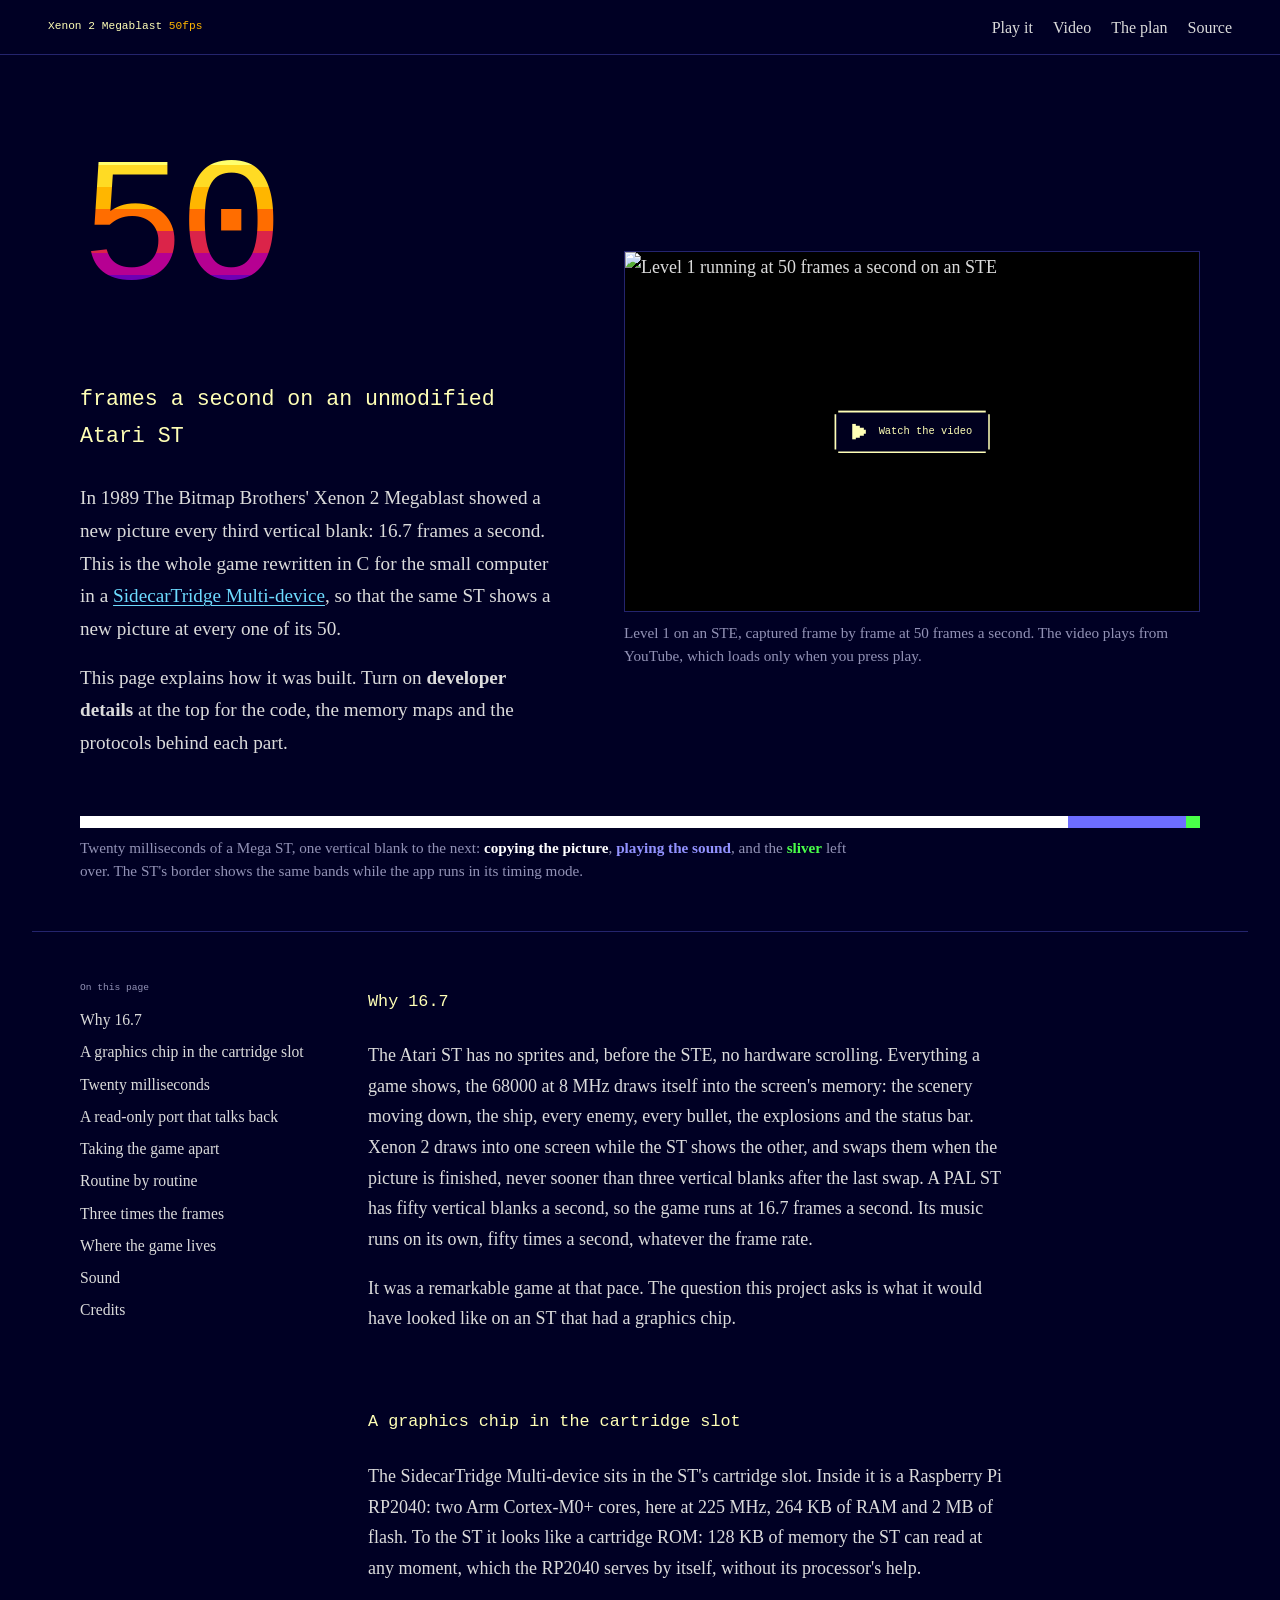
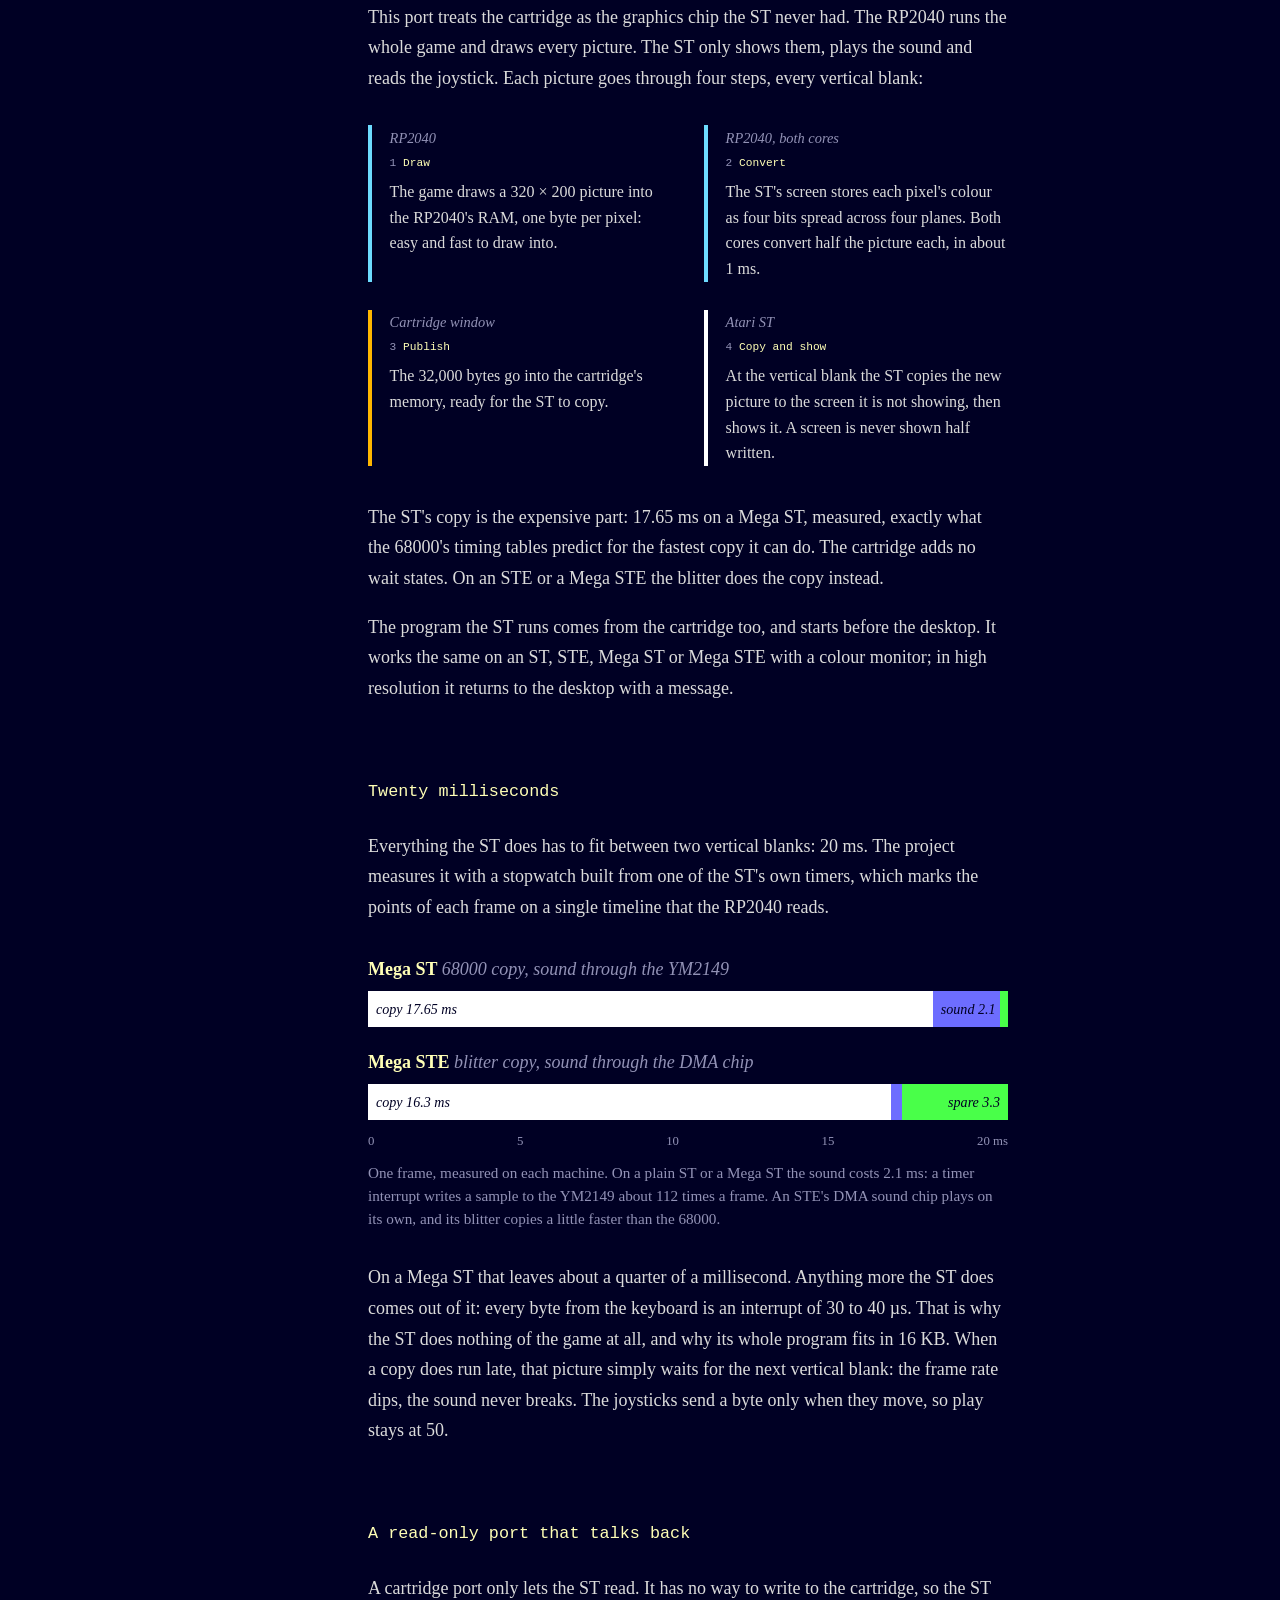
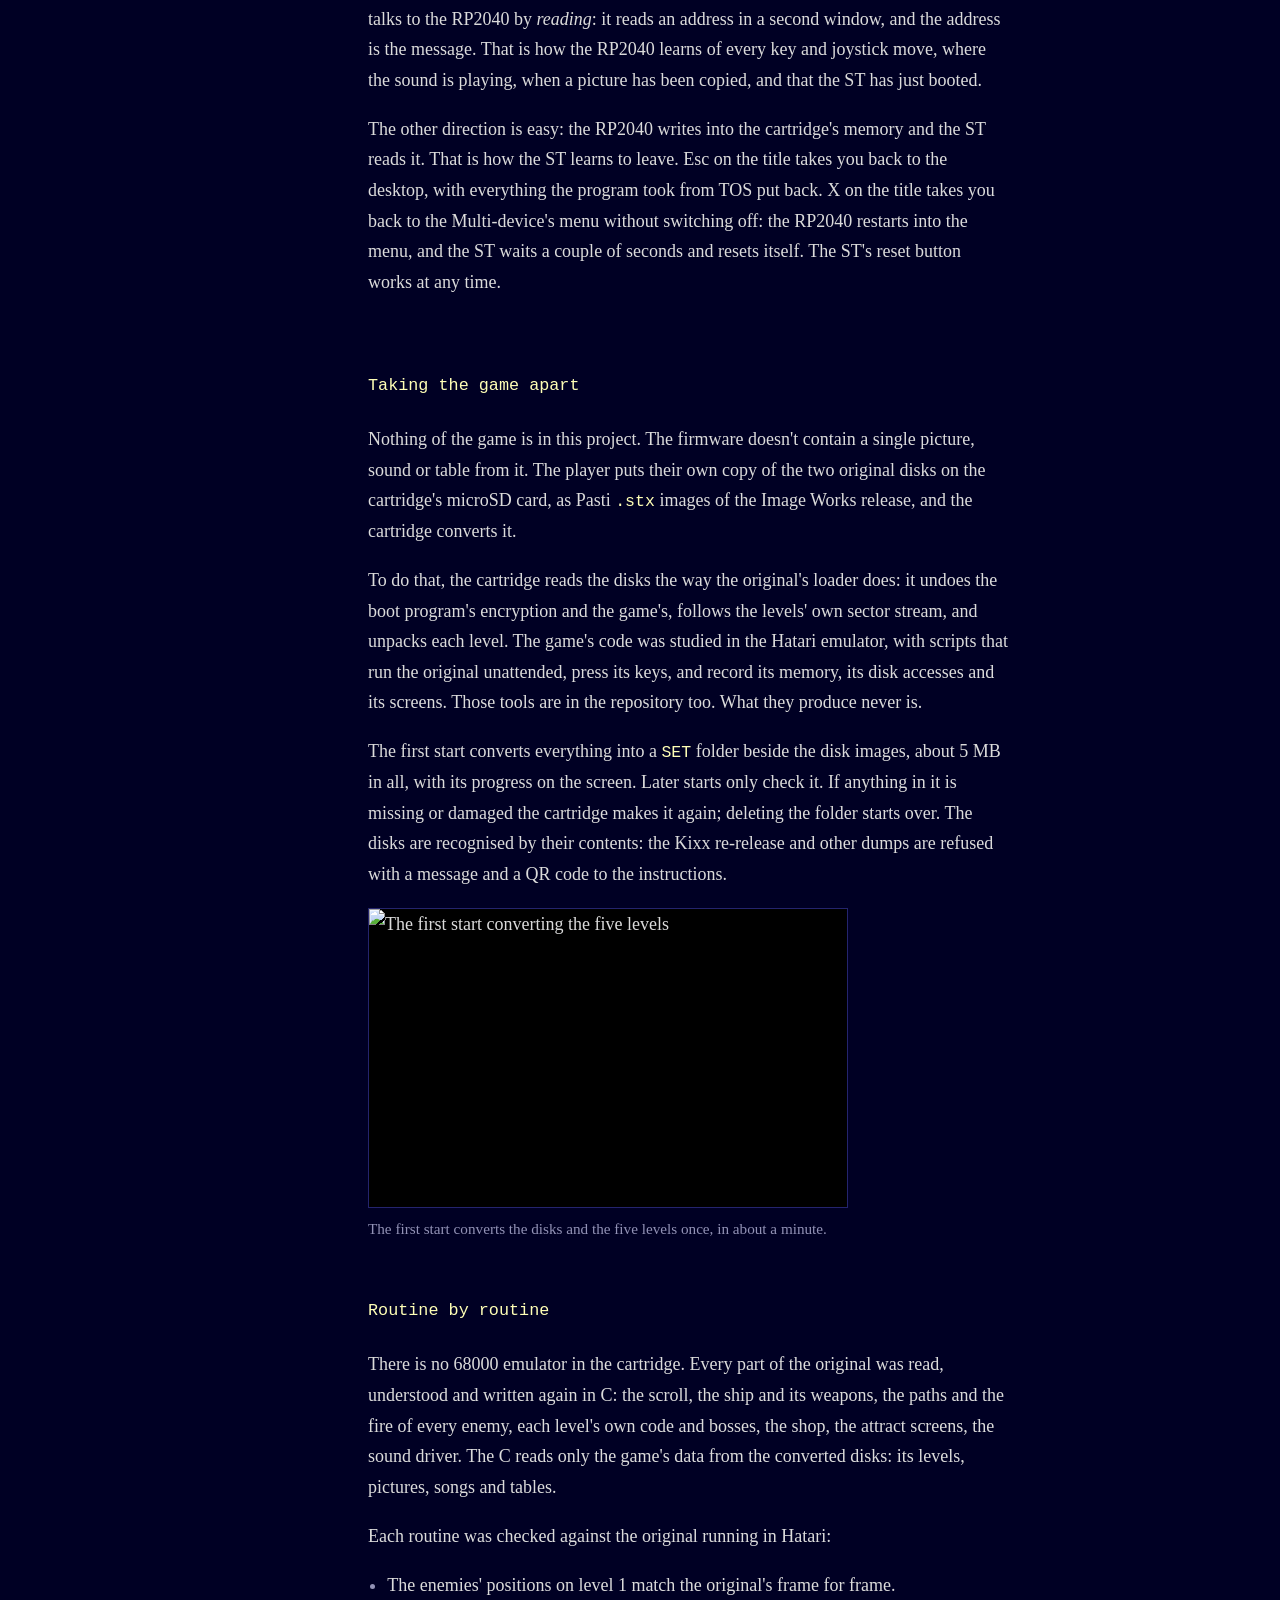
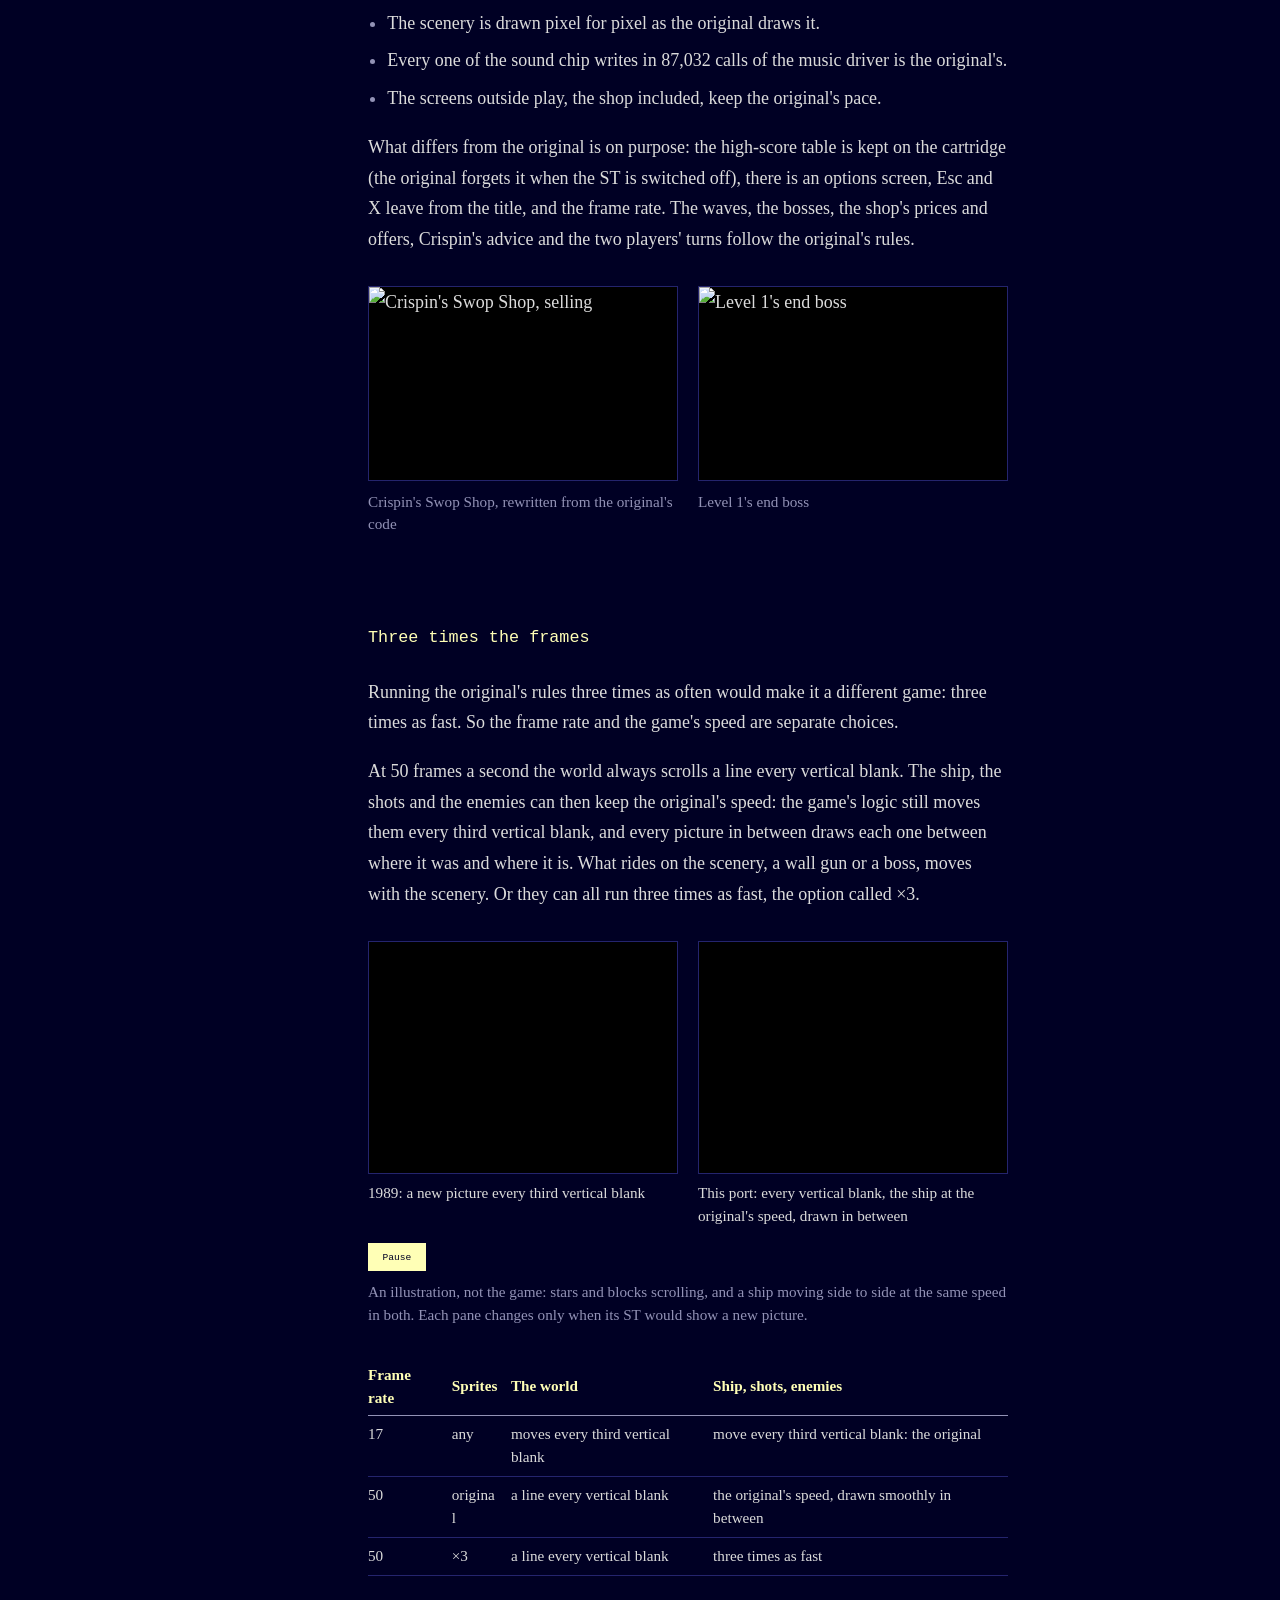
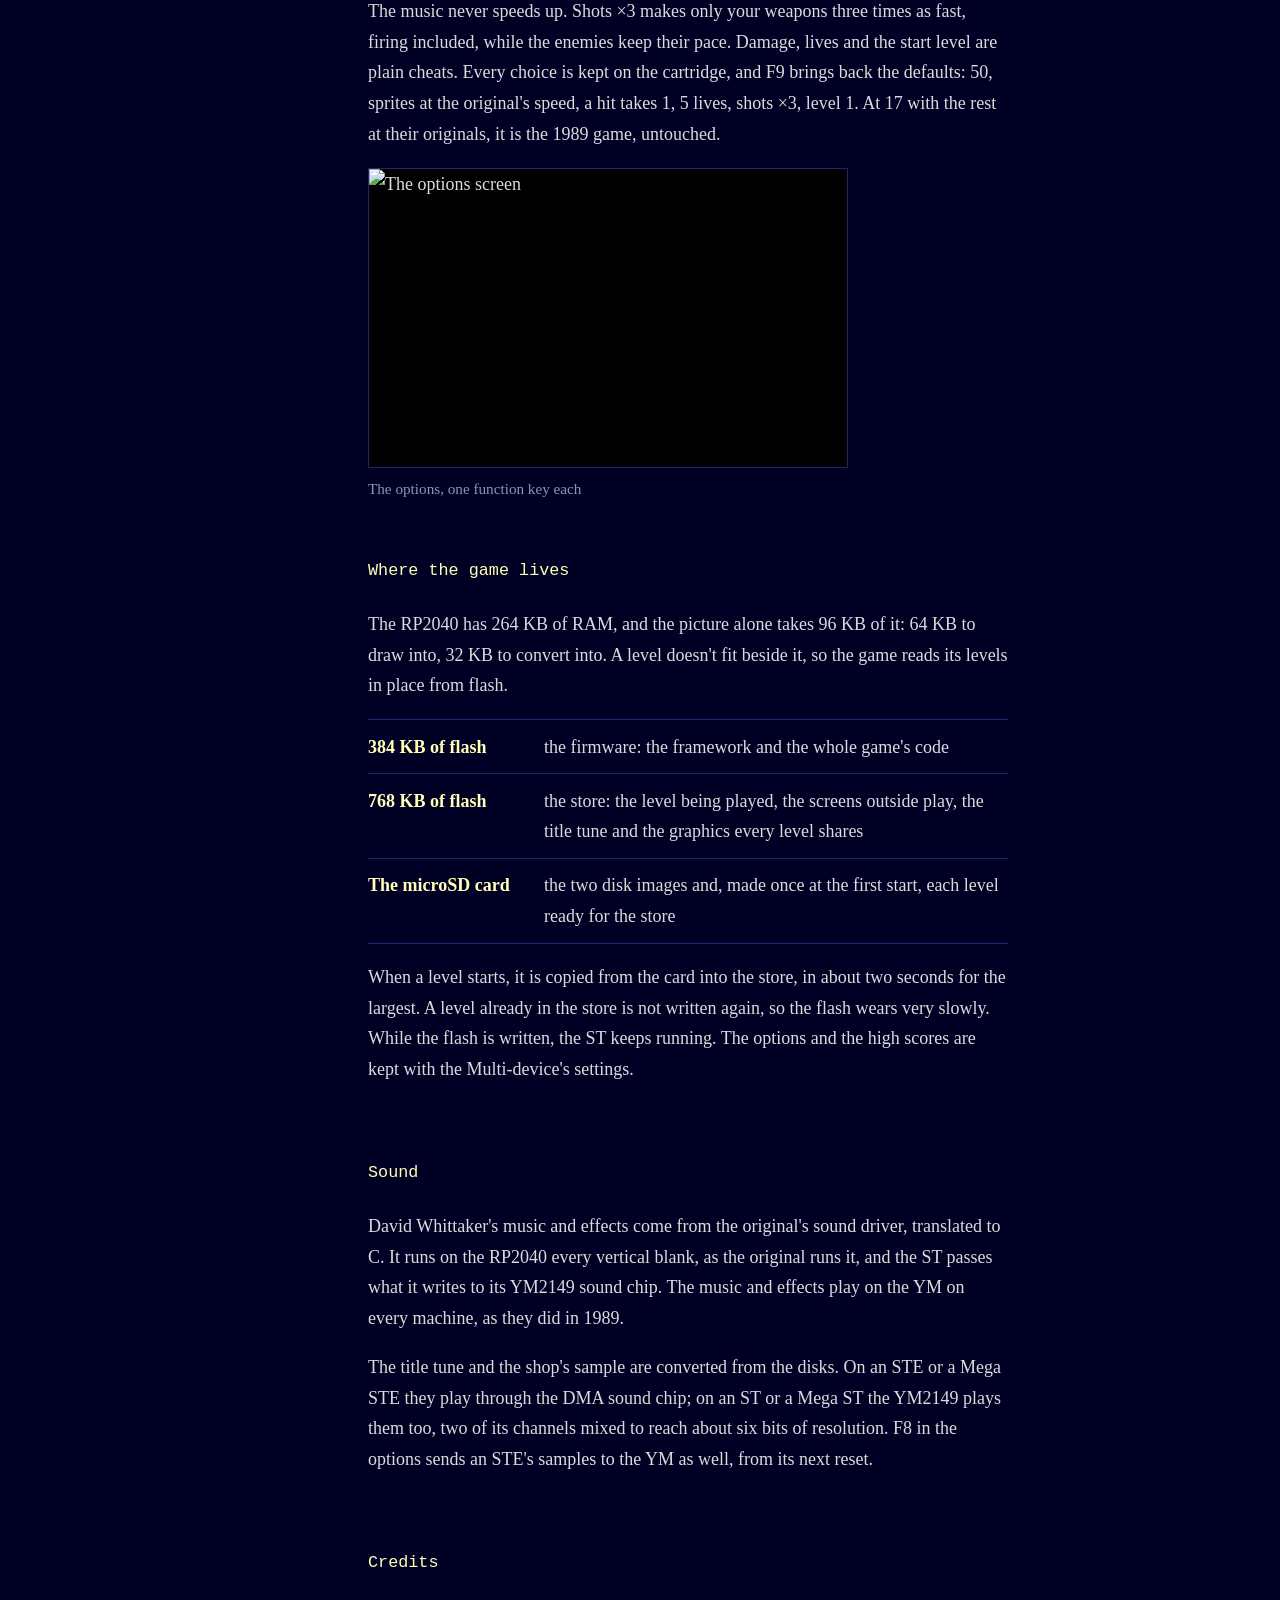
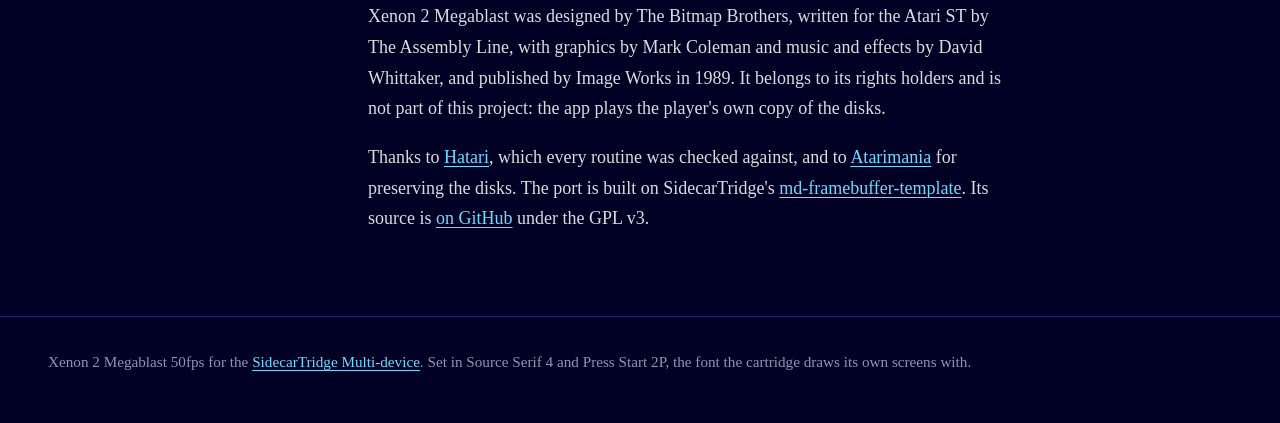
==== site/index.html @ caeef1cd "Site: the plan page, how the work was planned site/plan.html tells the public how the port was plann" ====
<!doctype html>
<html lang="en">
<head>
<meta charset="utf-8">
<meta name="viewport" content="width=device-width, initial-scale=1">
<title>Xenon 2 Megablast at 50 frames a second</title>
<meta name="description" content="How The Bitmap Brothers' 1989 shoot'em up was rewritten in C for the RP2040 in a SidecarTridge Multi-device, so that an Atari ST shows it at 50 frames a second.">
<meta property="og:title" content="Xenon 2 Megablast at 50 frames a second">
<meta property="og:description" content="How the port was built: a graphics chip in the cartridge slot, the game rewritten routine by routine, and the twenty milliseconds of an ST's frame.">
<meta property="og:image" content="https://xenon2.sidecartridge.com/images/play.png">
<meta property="og:url" content="https://xenon2.sidecartridge.com/">
<meta name="twitter:card" content="summary_large_image">
<link rel="canonical" href="https://xenon2.sidecartridge.com/">
<link rel="icon" href="images/icon.png">
<link rel="preload" href="fonts/press-start-2p.woff2" as="font" type="font/woff2" crossorigin>
<link rel="stylesheet" href="site.css">
<link rel="stylesheet" href="vendor/cookieconsent.css">
<script src="vendor/cookieconsent.js"></script>
<script src="consent.js"></script>
<!-- Google Analytics, the sidecartridge.com property, as on the SidecarTridge sites: cookieconsent runs
     it only after the analytics category is accepted, and it loads gtag only on *.sidecartridge.com. -->
<script type="text/plain" data-cookiecategory="analytics">
    (function () {
        var GA_ID = 'G-6VT9RXTJ2N';
        if (!/(^|\.)sidecartridge\.com$/.test(location.hostname)) return;
        var s = document.createElement('script');
        s.async = true;
        s.src = 'https://www.googletagmanager.com/gtag/js?id=' + GA_ID;
        document.head.appendChild(s);
        window.dataLayer = window.dataLayer || [];
        window.gtag = function () { dataLayer.push(arguments); };
        gtag('js', new Date());
        gtag('config', GA_ID);
    })();
</script>
<script>
  /* The developer details, shown or not before the page draws: ?dev=1 or ?dev=0 first, then
     the reader's last choice, else hidden. Without this script they all show. */
  (function () {
    var dev = new URLSearchParams(location.search).get('dev');
    if (dev !== '1' && dev !== '0') {
      try { dev = localStorage.getItem('x2-dev'); } catch (e) { dev = null; }
    }
    document.documentElement.dataset.dev = dev === '1' ? 'on' : 'off';
  })();
</script>
</head>
<body>
<a class="skip" href="#start">Skip to the article</a>

<header class="top">
  <a class="name" href="#top">Xenon 2 Megablast <span>50fps</span></a>
  <button type="button" class="dev-switch" role="switch" aria-checked="false" hidden>
    <span class="track" aria-hidden="true"><span class="knob"></span></span>
    <span class="dev-label">Developer details</span>
  </button>
  <nav aria-label="Links">
    <a href="https://docs.sidecartridge.com/sidecartridge-multidevice/microfirmwares/xenon-2-megablast-50fps/">Play it</a>
    <a href="#video">Video</a>
    <a href="plan.html">The plan</a>
    <a href="https://github.com/sidecartridge/md-xenon-2">Source</a>
  </nav>
</header>

<section class="hero" id="top">
  <div class="hero-text">
    <h1><span class="big">50</span> frames a second on an unmodified Atari&nbsp;ST</h1>
    <p class="lede">In 1989 The Bitmap Brothers' Xenon 2 Megablast showed a new picture every
    third vertical blank: 16.7 frames a second. This is the whole game rewritten in C for the
    small computer in a <a href="https://sidecartridge.com">SidecarTridge Multi-device</a>, so
    that the same ST shows a new picture at every one of its 50.</p>
    <p class="lede">This page explains how it was built. Turn on <b>developer details</b> at the
    top for the code, the memory maps and the protocols behind each part.</p>
  </div>
  <figure class="screen hero-screen" id="video" data-video="FHiBuTCng4I">
    <div class="frame">
      <img src="images/play.gif" width="640" height="400" alt="Level 1 running at 50 frames a second on an STE">
      <a class="watch" href="https://youtu.be/FHiBuTCng4I"><span class="watch-icon" aria-hidden="true"></span>Watch the video</a>
    </div>
    <figcaption>Level 1 on an STE, captured frame by frame at 50 frames a second. The video
    plays from YouTube, which loads only when you press play.</figcaption>
  </figure>
  <figure class="tape" aria-labelledby="tape-cap">
    <div class="tape-bar" role="img" aria-label="One frame of 20 milliseconds on a Mega ST: 17.65 ms copying the picture, 2.1 ms playing sound, about 0.27 ms spare">
      <span class="t-copy" style="flex-basis:88.25%"></span><span class="t-sound" style="flex-basis:10.5%"></span><span class="t-spare" style="flex-basis:1.25%"></span>
    </div>
    <figcaption id="tape-cap">Twenty milliseconds of a Mega ST, one vertical blank to the next:
    <b class="k-copy">copying the picture</b>, <b class="k-sound">playing the sound</b>, and the
    <b class="k-spare">sliver</b> left over. The ST's border shows the same bands while the
    app runs in its timing mode.</figcaption>
  </figure>
</section>

<div class="layout">
<nav class="contents" aria-label="Contents">
  <p class="contents-title">On this page</p>
  <ol>
    <li><a href="#pace">Why 16.7</a></li>
    <li><a href="#chip">A graphics chip in the cartridge slot</a></li>
    <li><a href="#budget">Twenty milliseconds</a></li>
    <li><a href="#port">A read-only port that talks back</a></li>
    <li><a href="#disks">Taking the game apart</a></li>
    <li><a href="#rewrite">Routine by routine</a></li>
    <li><a href="#frames">Three times the frames</a></li>
    <li><a href="#memory">Where the game lives</a></li>
    <li><a href="#sound">Sound</a></li>
    <li class="dev"><a href="#build">Building it</a></li>
    <li class="dev"><a href="#code">Finding your way in the code</a></li>
    <li><a href="#credits">Credits</a></li>
  </ol>
</nav>

<main id="start">

<section id="pace">
<h2>Why 16.7</h2>
<p>The Atari ST has no sprites and, before the STE, no hardware scrolling. Everything a game
shows, the 68000 at 8 MHz draws itself into the screen's memory: the scenery moving down, the
ship, every enemy, every bullet, the explosions and the status bar. Xenon 2 draws into one
screen while the ST shows the other, and swaps them when the picture is finished, never sooner
than three vertical blanks after the last swap. A PAL ST has fifty vertical blanks a second, so
the game runs at 16.7 frames a second. Its music runs on its own, fifty times a second, whatever
the frame rate.</p>
<p>It was a remarkable game at that pace. The question this project asks is what it would have
looked like on an ST that had a graphics chip.</p>

<div class="more dev">
<p class="more-label">For developers</p>
<p>The game's rules move in steps of one original frame. <code>scroll.c</code> holds the
original's scroll rule as it is: the world line, the set speed, the doubling after 35 frames off
it, the lowest line, the 16-line reverse window, the backdrop's half step on odd frames.
<code>scroll_pace()</code> turns vertical blanks into steps with a phase in 1/256ths of a VBL,
so a step can be any number of VBLs, not only three.</p>
</div>
</section>

<section id="chip">
<h2>A graphics chip in the cartridge slot</h2>
<p>The SidecarTridge Multi-device sits in the ST's cartridge slot. Inside it is a Raspberry Pi
RP2040: two Arm Cortex-M0+ cores, here at 225 MHz, 264 KB of RAM and 2 MB of flash. To the ST it
looks like a cartridge ROM: 128 KB of memory the ST can read at any moment, which the RP2040
serves by itself, without its processor's help.</p>
<p>This port treats the cartridge as the graphics chip the ST never had. The RP2040 runs the whole
game and draws every picture. The ST only shows them, plays the sound and reads the joystick.
Each picture goes through four steps, every vertical blank:</p>

<ol class="pipeline">
  <li>
    <p class="where">RP2040</p>
    <h3>Draw</h3>
    <p>The game draws a 320 × 200 picture into the RP2040's RAM, one byte per pixel: easy and
    fast to draw into.</p>
  </li>
  <li>
    <p class="where">RP2040, both cores</p>
    <h3>Convert</h3>
    <p>The ST's screen stores each pixel's colour as four bits spread across four planes. Both
    cores convert half the picture each, in about 1 ms.</p>
  </li>
  <li>
    <p class="where">Cartridge window</p>
    <h3>Publish</h3>
    <p>The 32,000 bytes go into the cartridge's memory, ready for the ST to copy.</p>
  </li>
  <li>
    <p class="where">Atari ST</p>
    <h3>Copy and show</h3>
    <p>At the vertical blank the ST copies the new picture to the screen it is not showing, then
    shows it. A screen is never shown half written.</p>
  </li>
</ol>

<p>The ST's copy is the expensive part: 17.65 ms on a Mega ST, measured, exactly what the 68000's
timing tables predict for the fastest copy it can do. The cartridge adds no wait states. On an
STE or a Mega STE the blitter does the copy instead.</p>
<p>The program the ST runs comes from the cartridge too, and starts before the desktop. It works
the same on an ST, STE, Mega ST or Mega STE with a colour monitor; in high resolution it returns
to the desktop with a message.</p>

<div class="more dev">
<p class="more-label">For developers</p>
<p><b>The two windows.</b> The cartridge's 128 KB are <code>$FA0000</code>, which holds the ST's
program (16 KB at most) and everything the two sides share, and <code>$FB0000</code>, which the
ST only reads to send signals (see <a href="#port">the read-only port</a>). The program starts
before the AUTO folder, copies a little of itself into RAM, and takes over the vertical blank,
the keyboard and the sound chip. Its two screen pages sit at <code>$70000</code> and
<code>$78000</code>, within the first 512 KB. It asks TOS whether there is a blitter, and
checks the machine's type for the DMA sound chip.</p>
<p><b>Chunky to planar.</b> Four pixels sit in one 32-bit word, a byte each with the colour in
its low nibble. One multiply gathers the four bits of a plane into a nibble:</p>
<pre><code>/* q: four pixels, one byte each. Plane k's four bits, in order. */
uint32_t nibble = (((q >> k) &amp; 0x01010101u) * 0x80402010u) >> 28;</code></pre>
<p>The worker, <code>fb_c2p_half</code> in <code>fb_chunked_asm.S</code>, runs that over a
range of the picture with the two constants in registers and no lookup table. Core 0 converts
the top 100 rows while core 1 converts the bottom 100, handed the job through the inter-core
FIFO (<code>fb_core1_dispatch</code> / <code>fb_core1_wait</code>, the only way the app uses
core 1).</p>
<p><b>The copy, backwards.</b> The ST's loop is 666 pairs of:</p>
<pre><code>movem.l (a6)+,d0-d7/a1-a4    ; 48 bytes from the cartridge
movem.l d0-d7/a1-a4,-(a5)    ; to the screen page, walking down</code></pre>
<p>The pre-decrement store is 4 cycles a pass faster than an indexed one, but it lays each
chunk at a lower address than the one before. So the RP2040 publishes the picture with its
48-byte chunks in reverse order (<code>fb_chunk_reverse_copy48</code>), and each lands where it
belongs. <code>a0</code> and <code>a7</code> stay out of the register list: <code>a0</code>
is the sound interrupt's cursor and <code>a7</code> keeps the stack valid so interrupts can
fire in the middle of the copy.</p>
<p><b>No tearing.</b> The RP2040 bumps a frame counter as the last write of each publish. The ST
copies only when the counter's low word has changed since its last copy (one
<code>move.w</code>: a longword arrives as two reads with its halves swapped), then flips and
acknowledges by reading <code>$FB84xx</code>. The RP2040 waits for that acknowledgement before
it writes the next picture. A game slower than a frame drops frames instead of tearing them.</p>
</div>
</section>

<section id="budget">
<h2>Twenty milliseconds</h2>
<p>Everything the ST does has to fit between two vertical blanks: 20 ms. The project measures it
with a stopwatch built from one of the ST's own timers, which marks the points of each frame on a
single timeline that the RP2040 reads.</p>

<figure class="budget" aria-labelledby="budget-cap">
  <div class="machine">
    <p class="m-name">Mega ST <span>68000 copy, sound through the YM2149</span></p>
    <div class="bar" role="img" aria-label="Mega ST: copy 17.65 ms, sound 2.1 ms, spare about 0.27 ms">
      <span class="t-copy" style="flex-basis:88.25%"><i>copy 17.65 ms</i></span><span class="t-sound" style="flex-basis:10.5%"><i>sound 2.1</i></span><span class="t-spare" style="flex-basis:1.25%"></span>
    </div>
  </div>
  <div class="machine">
    <p class="m-name">Mega STE <span>blitter copy, sound through the DMA chip</span></p>
    <div class="bar" role="img" aria-label="Mega STE: copy about 16.3 ms, sound 0.35 ms, spare about 3.3 ms">
      <span class="t-copy" style="flex-basis:81.75%"><i>copy 16.3 ms</i></span><span class="t-sound" style="flex-basis:1.75%"></span><span class="t-spare" style="flex-basis:16.5%"><i>spare 3.3</i></span>
    </div>
  </div>
  <div class="scale" aria-hidden="true"><span>0</span><span>5</span><span>10</span><span>15</span><span>20 ms</span></div>
  <figcaption id="budget-cap">One frame, measured on each machine. On a plain ST or a Mega ST the
  sound costs 2.1 ms: a timer interrupt writes a sample to the YM2149 about 112 times a frame. An
  STE's DMA sound chip plays on its own, and its blitter copies a little faster than the 68000.</figcaption>
</figure>

<p>On a Mega ST that leaves about a quarter of a millisecond. Anything more the ST does comes out
of it: every byte from the keyboard is an interrupt of 30 to 40 µs. That is why the ST does nothing
of the game at all, and why its whole program fits in 16 KB. When a copy does run late, that
picture simply waits for the next vertical blank: the frame rate dips, the sound never breaks.
The joysticks send a byte only when they move, so play stays at 50.</p>

<div class="more dev">
<p class="more-label">For developers</p>
<p>The stopwatch is <code>TIME_STUDY = 1</code> in <code>userfw.s</code> (off in releases; it
costs about 40 µs a VBL). MFP Timer-A runs free at /10, 4.07 µs a tick; an interrupt counts its
wraps. The VBL and four points of the loop (the wake, the copy's start and end, the loop's end)
each report the ticks' low 16 bits by reading <code>$FB8Bxx</code> (the point) and
<code>$FB8Cxx</code> / <code>$FB8Fxx</code> (the ticks), so every duration is a difference on
one timeline, even across a VBL. With a Debug Probe, <code>tools/dev/swd.py stopwatch</code>
reads the points and the slack histogram (<code>fbSlackHist</code>) from the running RP2040.</p>
<p>The sample interrupt is measured at about 152 cycles, not the 112 of the tables: the MFP's
acknowledge and the sound chip's accesses add the rest. The blitter copies in pieces of 40
chunks, about 1 ms each, so the keyboard's interrupts run between them. Who copies is a word the
RP2040 sets (<code>CART_BLIT_MODE_OFFSET</code>): by default the blitter only when the sound
goes through the DMA chip, since on a Mega ST fitted with a blitter it delays the YM's sample
interrupts and roughens the sound; or always the blitter, or always the 68000, with the chunks
per piece in its high byte.</p>
</div>
</section>

<section id="port">
<h2>A read-only port that talks back</h2>
<p>A cartridge port only lets the ST read. It has no way to write to the cartridge, so the ST
talks to the RP2040 by <em>reading</em>: it reads an address in a second window, and the
address is the message. That is how the RP2040 learns of every key and joystick move, where the
sound is playing, when a picture has been copied, and that the ST has just booted.</p>
<p>The other direction is easy: the RP2040 writes into the cartridge's memory and the ST reads
it. That is how the ST learns to leave. Esc on the title takes you back to the desktop, with
everything the program took from TOS put back. X on the title takes you back to the
Multi-device's menu without switching off: the RP2040 restarts into the menu, and the ST waits a
couple of seconds and resets itself. The ST's reset button works at any time.</p>

<div class="more dev">
<p class="more-label">For developers</p>
<table class="t">
  <caption>The signal windows (<code>CART_ROM3_*</code> in <code>cart_shared.h</code>, mirrored in <code>sidecart_layout.s</code>)</caption>
  <thead><tr><th scope="col">Read at</th><th scope="col">Means</th></tr></thead>
  <tbody>
    <tr><td><code>$FB82xx</code></td><td>a byte from the keyboard processor</td></tr>
    <tr><td><code>$FB83xx</code></td><td>the keyboard bytes read so far (low byte), every VBL</td></tr>
    <tr><td><code>$FB84xx</code></td><td>the copy is done</td></tr>
    <tr><td><code>$FB8500</code></td><td>the keyboard ACIA overran</td></tr>
    <tr><td><code>$FB86xx</code></td><td>the YM sound slice playing from this VBL</td></tr>
    <tr><td><code>$FB87xx</code></td><td>the keyboard commands of generation xx were sent</td></tr>
    <tr><td><code>$FB88xx</code></td><td>hello: the machine</td></tr>
    <tr><td><code>$FB89xx</code>, <code>$FB8Axx</code></td><td>the TOS version's high and low byte</td></tr>
    <tr><td><code>$FB8Bxx</code>, <code>$FB8Cxx</code>, <code>$FB8Fxx</code></td><td>the stopwatch's point and ticks (timing builds)</td></tr>
    <tr><td><code>$FB8Dxx</code></td><td>where the DMA sound chip plays, in 16 bytes</td></tr>
    <tr><td><code>$FB8Exx</code></td><td>the machine's features (a blitter)</td></tr>
  </tbody>
</table>
<p><code>commemul.c</code> runs a PIO program and a DMA chain that store every address read in
the window into a 4 KB ring, with no interrupt per read; the main loop drains it with
<code>commemul_poll()</code>, and a reader that falls a whole ring behind is counted and
resynchronised. The ST reads the keyboard ACIA from its receive interrupt, one byte an
interrupt, and forwards it with a read; polling it from inside the copy left gaps longer than a
byte time and lost bytes.</p>
<p>The keyboard processor is set to report both joysticks as events, with the mouse off
(<code>$12 $14 $16</code>). The decoder (<code>ikbd_demux.c</code>, plain C, host-tested) watches
for every sign of a lost byte: an overrun, a full ring, the ST's byte count not matching what
arrived, a packet open at its second VBL, an invalid joystick byte, a packet never asked for.
After one it holds back presses and joystick data until a VBL in which the ST read no byte, where
the stream is certainly back in step; releases always pass, so no key stays down. The RP2040 owns
the keyboard processor's commands too: a block of generation, length and up to 12 bytes that the
ST sends a byte per VBL, only when the ACIA can take one.</p>
<p><b>The exits.</b> The command word at <code>$FA4000</code> is a level, not a queue: the ST
samples it once a frame, the RP2040 clears it only on the next boot's hello. For X, the RP2040
saves Booster as the next app, writes <code>CMD_RESET</code> and restarts; the ST masks its
interrupts (their handlers live in the cartridge, which stops answering), copies a small routine
to <code>$77F00</code>, the unused end of a screen page, and runs it from there: a wait, then a
cold reset. The RP2040 can also refuse a boot with a status word and a message the ST prints
before returning to the desktop.</p>
</div>
</section>

<section id="disks">
<h2>Taking the game apart</h2>
<p>Nothing of the game is in this project. The firmware doesn't contain a single picture, sound or
table from it. The player puts their own copy of the two original disks on the cartridge's
microSD card, as Pasti <code>.stx</code> images of the Image Works release, and the cartridge
converts it.</p>
<p>To do that, the cartridge reads the disks the way the original's loader does: it undoes the
boot program's encryption and the game's, follows the levels' own sector stream, and unpacks
each level. The game's code was studied in the Hatari emulator, with scripts that run the
original unattended, press its keys, and record its memory, its disk accesses and its screens.
Those tools are in the repository too. What they produce never is.</p>
<p>The first start converts everything into a <code>SET</code> folder beside the disk images,
about 5 MB in all, with its progress on the screen. Later starts only check it. If anything in it
is missing or damaged the cartridge makes it again; deleting the folder starts over. The disks
are recognised by their contents: the Kixx re-release and other dumps are refused with a message
and a QR code to the instructions.</p>
<figure class="screen small">
  <img src="images/converting.png" width="640" height="400" alt="The first start converting the five levels">
  <figcaption>The first start converts the disks and the five levels once, in about a minute.</figcaption>
</figure>

<div class="more dev">
<p class="more-label">For developers</p>
<table class="t">
  <caption>The <code>SET</code> folder (<a href="https://github.com/sidecartridge/md-xenon-2/blob/main/docs/set-format.md">docs/set-format.md</a>)</caption>
  <thead><tr><th scope="col">File</th><th scope="col">Bytes</th><th scope="col">What</th></tr></thead>
  <tbody>
    <tr><td><code>BOOT.X2</code></td><td>163,840</td><td>the boot program, decrypted</td></tr>
    <tr><td><code>GAME.X2</code></td><td>235,520</td><td>the game, decrypted</td></tr>
    <tr><td><code>TITLE.X2</code></td><td>32,032</td><td>the title screen and its palette</td></tr>
    <tr><td><code>LEVEL1.X2</code> … <code>5</code></td><td>124,060 – 183,880</td><td>each level, unpacked</td></tr>
    <tr><td><code>SET.X2M</code></td><td>text</td><td>the manifest: the converter's version, each file's size and CRC-32, written last</td></tr>
    <tr><td><code>LEVEL1.IMG</code> … <code>5</code></td><td>250 – 390 KB</td><td>each level converted for play, checked by its own header</td></tr>
  </tbody>
</table>
<p>The converter is plain C with no SDK: <code>x2game.c</code> (the loader's two decryption
layers and the game image's chained XOR passes, the level stream's virtual sectors, the CRC-32s
of the known release in <code>x2_known</code>), <code>stx.c</code> (Pasti images, sector by
sector on demand), <code>lzhuf.c</code> (LHarc <code>-lh1-</code>, about 8.6 KB of state, the
caller's) and <code>crc32.c</code>, streaming through the hooks in <code>x2io.h</code>. The same
sources build <code>tools/x2conv</code> on a computer, which makes the same bytes. Host tests run
the C core under AddressSanitizer and UBSan against the Python reference
(<code>tools/re/x2disk.py</code>) on synthetic disks; no test uses a byte of the game.</p>
<p>The study tools are in <code>tools/re</code>. <code>hatari_run.py</code> runs the original in
Hatari headless, one folder a run, driven by expectation files that wait on Hatari's output (an
FDC trace line, a breakpoint), press keys and fire, swap disks and run debugger command files;
<code>fdc_map.py</code> turns an FDC trace into a load map; <code>render_level.py</code> draws a
playfield exactly as the original does, the reference the RP2040's renderer is checked
against.</p>
</div>
</section>

<section id="rewrite">
<h2>Routine by routine</h2>
<p>There is no 68000 emulator in the cartridge. Every part of the original was read, understood
and written again in C: the scroll, the ship and its weapons, the paths and the fire of every
enemy, each level's own code and bosses, the shop, the attract screens, the sound driver. The C
reads only the game's data from the converted disks: its levels, pictures, songs and tables.</p>
<p>Each routine was checked against the original running in Hatari:</p>
<ul>
  <li>The enemies' positions on level 1 match the original's frame for frame.</li>
  <li>The scenery is drawn pixel for pixel as the original draws it.</li>
  <li>Every one of the sound chip writes in 87,032 calls of the music driver is the original's.</li>
  <li>The screens outside play, the shop included, keep the original's pace.</li>
</ul>
<p>What differs from the original is on purpose: the high-score table is kept on the cartridge
(the original forgets it when the ST is switched off), there is an options screen, Esc and X
leave from the title, and the frame rate. The waves, the bosses, the shop's prices and offers,
Crispin's advice and the two players' turns follow the original's rules.</p>
<div class="pair">
  <figure class="screen">
    <img src="images/shop.png" width="640" height="400" alt="Crispin's Swop Shop, selling" loading="lazy">
    <figcaption>Crispin's Swop Shop, rewritten from the original's code</figcaption>
  </figure>
  <figure class="screen">
    <img src="images/boss.png" width="640" height="400" alt="Level 1's end boss" loading="lazy">
    <figcaption>Level 1's end boss</figcaption>
  </figure>
</div>

<div class="more dev">
<p class="more-label">For developers</p>
<p><b>Size.</b> The whole game is about 347 KB of Thumb code. Drawing the 192-line playfield from
the level's map and the store (<code>world.c</code>) takes about 1.5 ms of core 0 a frame.</p>
<p><b>The objects.</b> <code>enemies.c</code> is the original's object system: a pool of 96
objects on the heap, the wave and scenery tables fired by the world line, the spawner (trails,
rows, chains, groups), the path interpreter, fire, hits, explosions, cash, capsules, tokens and
restart points. A dead object is freed when the update walk reaches it, as the original frees it,
so the objects behind it still see it that frame. Each level's own code sits behind a table of
hooks (<code>enemies_level.h</code>: its scenery kinds, its every-frame code, its objects'
updates, hits and drawing), one file a level, <code>level1.c</code> to <code>level5.c</code>.</p>
<p><b>The screens.</b> The original's screens wait for frames in the middle of their routines.
<code>screen.c</code> turns each into a coroutine (<code>pt_t</code>) stepped a VBL at a time,
on a model of the ST's clock: each drawing step costs what the original's takes in 68000 cycles
(fitted to Hatari's timings), a frame is at least 3 VBLs, and the swap comes at the picture's
end. That is how the shop and the attract keep the original's pace at any frame rate.</p>
<p><b>The rule.</b> No 68000 interpreter, anywhere on the RP2040. An interpreter of the
original's code may serve on a computer as a reference while porting, never in the firmware: the
firmware reads only the game's data, and every routine is C that can be read, tested and
timed.</p>
<p><b>Tests.</b> <code>make -C tests/host test</code> builds firmware units unchanged with the
host compiler under the address and undefined-behaviour sanitizers, with core 1 as a thread:
the scroll, the ship, the weapons, the enemies, the world's renderer against a planar reference,
the sound driver, the shop, the screens, the options, the blits' clipping, the chunk layout
through a model of the ST's copy, the keyboard decoder under lost bytes, the audio against a
simulated ST and STE. They run on synthetic data, in a few seconds, on every pull request.</p>
</div>
</section>

<section id="frames">
<h2>Three times the frames</h2>
<p>Running the original's rules three times as often would make it a different game: three
times as fast. So the frame rate and the game's speed are separate choices.</p>
<p>At 50 frames a second the world always scrolls a line every vertical blank. The ship, the
shots and the enemies can then keep the original's speed: the game's logic still moves them every
third vertical blank, and every picture in between draws each one between where it was and where
it is. What rides on the scenery, a wall gun or a boss, moves with the scenery. Or they can all
run three times as fast, the option called ×3.</p>

<figure class="compare" id="compare" aria-labelledby="compare-cap">
  <div class="panes">
    <div class="pane">
      <canvas width="160" height="120" data-mode="orig" aria-hidden="true"></canvas>
      <p>1989: a new picture every third vertical blank</p>
    </div>
    <div class="pane">
      <canvas width="160" height="120" data-mode="smooth" aria-hidden="true"></canvas>
      <p>This port: every vertical blank, the ship at the original's speed, drawn in between</p>
    </div>
  </div>
  <button type="button" class="play" aria-pressed="true">Pause</button>
  <figcaption id="compare-cap">An illustration, not the game: stars and blocks scrolling, and a
  ship moving side to side at the same speed in both. Each pane changes only when its ST would
  show a new picture.</figcaption>
</figure>

<table class="t">
  <thead><tr><th scope="col">Frame rate</th><th scope="col">Sprites</th><th scope="col">The world</th><th scope="col">Ship, shots, enemies</th></tr></thead>
  <tbody>
    <tr><td>17</td><td>any</td><td>moves every third vertical blank</td><td>move every third vertical blank: the original</td></tr>
    <tr><td>50</td><td>original</td><td>a line every vertical blank</td><td>the original's speed, drawn smoothly in between</td></tr>
    <tr><td>50</td><td>×3</td><td>a line every vertical blank</td><td>three times as fast</td></tr>
  </tbody>
</table>
<p>The music never speeds up. Shots ×3 makes only your weapons three times as fast, firing
included, while the enemies keep their pace. Damage, lives and the start level are plain cheats.
Every choice is kept on the cartridge, and F9 brings back the defaults: 50, sprites at the
original's speed, a hit takes 1, 5 lives, shots ×3, level 1. At 17 with the rest at their
originals, it is the 1989 game, untouched.</p>
<figure class="screen small">
  <img src="images/options.png" width="640" height="400" alt="The options screen" loading="lazy">
  <figcaption>The options, one function key each</figcaption>
</figure>

<div class="more dev">
<p class="more-label">For developers</p>
<p>At 50 with the sprites at the original's speed, a step of the game runs every third VBL, and
the VBLs between run only the world (<code>world_vbl()</code> in <code>play.c</code>): the last
step's scroll again, so waves still fire as the world reaches their line. Before each step
<code>enemies_snapshot()</code> and <code>weapons_snapshot()</code> keep every object's place;
when drawing, each is pulled back by the part of its last move not yet shown:</p>
<pre><code>/* the part of the last step not shown yet, in 256ths */
back = (vbls_per_step - shown) * 256 / vbls_per_step;
x -= (dx * back + 128) >> 8;      /* en_back() */
y -= (dy * back + 128) >> 8;</code></pre>
<p>Three refinements make it look right. What rides the world is moved with it to the line drawn,
and its last move is taken against the world, which moves in whole lines, so a gun on a wall stays
on the wall (<code>place()</code> in <code>enemies.c</code>). Objects that keep a world line of
their own (the level 1 and 2 bosses, level 3's walls, level 4's movers: <code>enemy_t.world</code>)
are drawn from it. A move longer than 32 pixels for an enemy, 112 for a projectile, is a jump, a
new object or a teleport, and is drawn where it lands.</p>
<p>Shots ×3 runs the weapons' step three times per game step, held fire's timer included
(<code>ship_fire_step</code>). The frame rate lives in the options as VBLs a step in 1/256ths,
so <code>scroll_pace()</code> needs no special case, and the options are packed into one
setting (<code>OPTIONS</code>; 0 means every original value).</p>
</div>
</section>

<section id="memory">
<h2>Where the game lives</h2>
<p>The RP2040 has 264 KB of RAM, and the picture alone takes 96 KB of it: 64 KB to draw into,
32 KB to convert into. A level doesn't fit beside it, so the game reads its levels in place from
flash.</p>
<dl class="facts">
  <div><dt>384 KB of flash</dt><dd>the firmware: the framework and the whole game's code</dd></div>
  <div><dt>768 KB of flash</dt><dd>the store: the level being played, the screens outside play, the title tune and the graphics every level shares</dd></div>
  <div><dt>The microSD card</dt><dd>the two disk images and, made once at the first start, each level ready for the store</dd></div>
</dl>
<p>When a level starts, it is copied from the card into the store, in about two seconds for the
largest. A level already in the store is not written again, so the flash wears very slowly. While
the flash is written, the ST keeps running. The options and the high scores are kept with the
Multi-device's settings.</p>

<div class="more dev">
<p class="more-label">For developers</p>
<table class="t">
  <caption>The RP2040's 2 MB of flash (<code>rp/src/memmap_rp.ld</code>)</caption>
  <thead><tr><th scope="col">From</th><th scope="col">Size</th><th scope="col">Holds</th></tr></thead>
  <tbody>
    <tr><td><code>0x10000000</code></td><td>384 KB</td><td>the app's firmware, what the UF2 installs; the link fails past it</td></tr>
    <tr><td><code>0x10060000</code></td><td>768 KB</td><td>the store, not in the UF2: the level at 0 (400 KB), the screens at 400 KB, the tune at 512 KB, the shared graphics and the sound driver's data at 640 KB</td></tr>
    <tr><td><code>0x10120000</code></td><td>768 KB</td><td>Booster</td></tr>
    <tr><td><code>0x101E0000</code></td><td>128 KB</td><td>the apps' settings, the lookup and the global settings</td></tr>
  </tbody>
</table>
<p><b>Writing flash under a running ST.</b> The cartridge is served by PIO and DMA from a 64 KB
window in RAM, so the bus doesn't need flash. <code>store.c</code> erases in 64 KB blocks (about
150 ms each) and programs 4 KB sectors, each with interrupts off; core 1 is parked in a loop that
runs from RAM (never write flash while a job runs on core 1). Each section's magic is programmed
last, and checked with the CRC-32 of the file it came from, so a power cut mid-copy leaves a
section that fails its check and is made again.</p>
<p><b>Pitfalls we hit.</b></p>
<ul>
  <li><b>Never let a DMA read the flash</b> while the cartridge is live. An SD card write from a
  pointer into flash held up the DMA that answers the ST, and the ST crashed with four bombs. The
  level images go to the card through a 4 KB RAM buffer.</li>
  <li><b>Core 0's stack is 4 KB</b>, with an MPU guard below it. The converter's stack plus
  FatFs's did not fit, so the converter writes only to flash and a second pass copies flash to the
  card; large locals moved to the heap.</li>
  <li><b>newlib grows the heap by a whole request</b> its top block cannot hold, so a large
  allocation could fail with more than enough free. The heap is grown to its limit once at boot;
  every allocation is checked.</li>
  <li><b>The cartridge must answer 0.4 s after power-on</b>, when TOS looks for it. Nothing slow
  may run before the image is in RAM: the first start's conversion runs later, behind a
  screen.</li>
  <li><b>Never read the RP2040's flash over SWD</b> while the firmware writes it: the debugger's
  reads locked the chip up.</li>
</ul>
</div>
</section>

<section id="sound">
<h2>Sound</h2>
<p>David Whittaker's music and effects come from the original's sound driver, translated to C.
It runs on the RP2040 every vertical blank, as the original runs it, and the ST passes what it
writes to its YM2149 sound chip. The music and effects play on the YM on every machine, as they
did in 1989.</p>
<p>The title tune and the shop's sample are converted from the disks. On an STE or a Mega
STE they play through the DMA sound chip; on an ST or a Mega ST the YM2149 plays them too, two of
its channels mixed to reach about six bits of resolution. F8 in the options sends an STE's
samples to the YM as well, from its next reset.</p>

<div class="more dev">
<p class="more-label">For developers</p>
<p><code>sfx.c</code> is the driver: the effect requests (channel 2, then 1), then the tick, every
VBL, its state kept in the cartridge window at the original's addresses
(<code>CART_SFX_WINDOW_OFFSET</code>) so the songs' and effects' bytes are read in place. Its
register writes go into <code>ym_ring</code>, words of a register and a value with an end marker
written before each new word, at <code>CART_YM_RING_OFFSET</code>; the ST's VBL drains them into
the YM. Checked against Hatari: every write of 87,032 driver calls.</p>
<p>The samples go through the framework's audio path: 12,517 Hz on the DMA chip, 5,585 Hz on the
YM. On the YM, the cartridge holds four slices of a VBL each; the ST reports the slice it starts
each VBL and the RP2040, from a 4 ms timer interrupt, writes only the slices after it, from a FIFO
the main loop tops up, so the sound never tears or repeats whatever the frame rate. Each 8-bit
sample maps through a 64-entry table of channel A and B volume pairs, which reaches about 6 bits
from the YM's logarithmic volumes; Timer-B plays a pair per interrupt. On the DMA chip, the ST
copies a 4 KB mirror into a ring in its RAM at <code>$6F000</code>, three VBLs ahead of where the
chip plays, which it reports every VBL; byte i of the ring is byte i XOR 1 of the RP2040's buffer,
the bus's byte order.</p>
</div>
</section>

<section id="build" class="dev">
<h2>Building it</h2>
<p class="more-label">For developers</p>
<p>The source is on GitHub under the GPL v3. A build needs the ARM GNU Toolchain 14.2 and
<a href="https://github.com/sidecartridge/atarist-toolkit-docker">atarist-toolkit-docker</a>
for the ST's side:</p>
<pre><code>./build.sh pico_w release 44444444-4444-4444-8444-444444444444</code></pre>
<p>The firmware lands in <code>dist/</code> as a UF2 and its descriptor. The last argument is the
app's identity: use the development UUID above for your own builds; the store's is in
<code>desc/app.json</code>. With a Raspberry Pi Debug Probe on the cartridge,
<code>tools/dev/flash.sh</code> builds, flashes and checks a build in one go. Builds are
reproducible: the release is dated by its commit, so a local build of a tagged commit with the
same date gives the same bytes, and its MD5 is in the store's descriptor.
<code>make -C tests/host test</code> runs the host tests in a few seconds.</p>
</section>

<section id="code" class="dev">
<h2>Finding your way in the code</h2>
<p class="more-label">For developers</p>
<table class="t">
  <thead><tr><th scope="col">Where</th><th scope="col">What</th></tr></thead>
  <tbody>
    <tr><td><code>target/atarist/src/userfw.s</code></td><td>the ST's program: the copy, the flip, the sound interrupt, the keyboard, the exits</td></tr>
    <tr><td><code>rp/src/include/cart_shared.h</code></td><td>the shared window's layout and the signal windows, checked against the ST's copy by <code>test_layout.py</code></td></tr>
    <tr><td><code>rp/src/fb*.c</code>, <code>fb_chunked_asm.S</code></td><td>the framebuffer, the conversion, the blits, the publish</td></tr>
    <tr><td><code>rp/src/emul.c</code></td><td>the main loop</td></tr>
    <tr><td><code>rp/src/x2app.c</code></td><td>the app's screens: the conversion, the messages, the title</td></tr>
    <tr><td><code>rp/src/play.c</code></td><td>a game: the pacing, the steps, the drawing order, the two players</td></tr>
    <tr><td><code>rp/src/enemies.c</code>, <code>level1.c</code> … <code>level5.c</code></td><td>the objects, and each level's own code</td></tr>
    <tr><td><code>rp/src/ship.c</code>, <code>weapons.c</code>, <code>scroll.c</code>, <code>world.c</code>, <code>stars.c</code></td><td>the ship, its weapons, the scroll, the playfield, the stars</td></tr>
    <tr><td><code>rp/src/flow.c</code>, <code>shop.c</code>, <code>screen.c</code></td><td>the screens outside play, the shop, their clock model</td></tr>
    <tr><td><code>rp/src/sfx.c</code>, <code>ym_ring.c</code>, <code>audio.c</code></td><td>the sound driver, the register ring, the sample path</td></tr>
    <tr><td><code>rp/src/x2game.c</code>, <code>x2set.c</code>, <code>x2level.c</code>, <code>store.c</code></td><td>reading the disks, the set on the card, a level converted for play, the flash store</td></tr>
    <tr><td><code>tools/re/</code>, <code>tools/x2conv/</code>, <code>tools/dev/</code></td><td>the study tools, the converter on a computer, the Debug Probe tools</td></tr>
  </tbody>
</table>
<p>The repository's <a href="https://github.com/sidecartridge/md-xenon-2/blob/main/CLAUDE.md">CLAUDE.md</a>
is the full reference for the framework's internals: every shared offset, every timing and every
rule above, in more detail. The port is built on
<a href="https://github.com/sidecartridge/md-framebuffer-template">md-framebuffer-template</a>,
which you can start your own app from.</p>
</section>

<section id="credits">
<h2>Credits</h2>
<p>Xenon 2 Megablast was designed by The Bitmap Brothers, written for the Atari ST by The
Assembly Line, with graphics by Mark Coleman and music and effects by David Whittaker, and
published by Image Works in 1989. It belongs to its rights holders and is not part of this
project: the app plays the player's own copy of the disks.</p>
<p>Thanks to <a href="https://www.hatari-emu.org">Hatari</a>, which every routine was checked
against, and to <a href="https://www.atarimania.com">Atarimania</a> for preserving the disks. The
port is built on SidecarTridge's
<a href="https://github.com/sidecartridge/md-framebuffer-template">md-framebuffer-template</a>.
Its source is <a href="https://github.com/sidecartridge/md-xenon-2">on GitHub</a> under the
GPL v3.</p>
</section>

</main>
</div>

<footer class="foot">
  <p>Xenon 2 Megablast 50fps for the <a href="https://sidecartridge.com">SidecarTridge Multi-device</a>.
  Set in Source Serif 4 and Press Start 2P, the font the cartridge draws its own screens with.</p>
</footer>

<script src="site.js"></script>
</body>
</html>
---- site/site.css ----
/* The site's style. Every colour is one an Atari ST can show (each channel one of its eight
   levels: 00 24 49 6D 92 B6 DB FF). The page is the deep blue of space behind the game; the
   numeral in the hero carries the copper bars of the ST's raster tricks; the bands of the frame's
   budget are the colours the app paints the ST's border with while it times itself. Headings are
   set in Press Start 2P, the 8 x 8 font the cartridge draws its own screens with; the reading
   text in Source Serif 4. */

@font-face {
  font-family: "Press Start 2P";
  src: url("fonts/press-start-2p.woff2") format("woff2");
  font-display: swap;
}
@font-face {
  font-family: "Source Serif 4";
  src: url("fonts/source-serif-4.woff2") format("woff2");
  font-weight: 200 900;
  font-display: swap;
}
@font-face {
  font-family: "Source Serif 4";
  src: url("fonts/source-serif-4-italic.woff2") format("woff2");
  font-weight: 200 900;
  font-style: italic;
  font-display: swap;
}

:root {
  --space: #000024;
  --deep: #000049;
  --rule: #24246d;
  --text: #dbdbdb;
  --muted: #9292b6;
  --head: #ffffb6;
  --link: #6ddbff;
  --rp: #6ddbff;
  --cart: #ffb600;
  --st: #ffffff;
  --copy: #ffffff;
  --sound: #6d6dff;
  --spare: #49ff49;
  --pixel: "Press Start 2P", ui-monospace, monospace;
  --serif: "Source Serif 4", Charter, "Iowan Old Style", Georgia, serif;
  --measure: 40rem;
  --gutter: clamp(16px, 4vw, 48px);
  /* the copper bars: the ST's palette, one colour a band */
  --copper: repeating-linear-gradient(180deg,
    #ffff6d 0 0.125em, #ffdb24 0.125em 0.25em, #ffb600 0.25em 0.375em,
    #ff6d00 0.375em 0.5em, #db2449 0.5em 0.625em, #b60092 0.625em 0.75em,
    #6d00b6 0.75em 0.875em, #b60092 0.875em 1em, #db2449 1em 1.125em,
    #ff6d00 1.125em 1.25em, #ffb600 1.25em 1.375em, #ffdb24 1.375em 1.5em);
}

* { box-sizing: border-box; }
html { -webkit-text-size-adjust: 100%; scroll-padding-top: 4.5rem; }
@media (prefers-reduced-motion: no-preference) { html { scroll-behavior: smooth; } }
body {
  margin: 0;
  background: var(--space);
  color: var(--text);
  font: 400 1.125rem/1.7 var(--serif);
  font-variant-numeric: oldstyle-nums proportional-nums;
  overflow-x: hidden;
}

a { color: var(--link); text-decoration-thickness: 1px; text-underline-offset: 0.18em; }
a:hover { text-decoration-thickness: 2px; }
:focus-visible { outline: 3px solid var(--head); outline-offset: 3px; }
code { font: 0.92em ui-monospace, "SF Mono", Menlo, Consolas, monospace; color: var(--head); }
b, strong { font-weight: 650; }
img { max-width: 100%; height: auto; }

.skip { position: absolute; left: -999px; top: 0; z-index: 10; padding: 0.5rem 1rem; background: var(--head); color: var(--space); }
.skip:focus { left: 0; }

/* ---- the bar at the top ---- */

.top {
  position: sticky;
  top: 0;
  z-index: 5;
  display: flex;
  flex-wrap: wrap;
  align-items: center;
  justify-content: space-between;
  gap: 0.5rem 1.5rem;
  padding: 0.85rem var(--gutter);
  background: var(--space);
  border-bottom: 1px solid var(--rule);
}
.top .name { font: 0.7rem/1.4 var(--pixel); color: var(--head); text-decoration: none; }
.top .name span { color: var(--cart); }
.top nav { display: flex; gap: 1.25rem; font-size: 1rem; }
.top nav a { color: var(--text); text-decoration: none; }
.top nav a:hover { color: var(--link); text-decoration: underline; }

/* ---- the hero ---- */

.hero {
  display: grid;
  grid-template-columns: minmax(0, 1fr);
  gap: 2.5rem;
  max-width: 76rem;
  margin: 0 auto;
  padding: clamp(2.5rem, 7vw, 5.5rem) var(--gutter) 3rem;
}
@media (min-width: 64rem) {
  .hero { grid-template-columns: minmax(0, 30rem) minmax(0, 1fr); align-items: center; column-gap: 4rem; }
  .hero .tape { grid-column: 1 / -1; }
}
.hero h1 {
  margin: 0 0 1.75rem;
  font: 400 clamp(1rem, 2.4vw, 1.35rem)/1.7 var(--pixel);
  color: var(--head);
}
.hero h1 .big {
  display: block;
  margin-bottom: 0.35em;
  font-size: clamp(6.5rem, 22vw, 11rem);
  line-height: 1;
  letter-spacing: -0.04em;
  color: #ffb600;
  background: var(--copper);
  background-size: 100% 1.5em;
  -webkit-background-clip: text;
  background-clip: text;
  -webkit-text-fill-color: transparent;
}
.lede { margin: 0 0 1rem; max-width: 34rem; font-size: 1.2rem; }

.screen { margin: 0; }
.screen img {
  display: block;
  width: 100%;
  image-rendering: pixelated;
  background: #000;
  border: 1px solid var(--rule);
}
.screen figcaption, figure > figcaption {
  margin-top: 0.6rem;
  font-size: 0.95rem;
  line-height: 1.5;
  color: var(--muted);
}

/* The video: the GIF until play is pressed, then YouTube's player in its place. The button is
   drawn like the switch: a chamfered box, a play triangle in pixel steps. */
.frame { position: relative; }
.watch {
  position: absolute;
  left: 50%;
  top: 50%;
  transform: translate(-50%, -50%);
  display: flex;
  align-items: center;
  gap: 0.8rem;
  padding: 0.85rem 1.1rem;
  font: 0.65rem/1.4 var(--pixel);
  color: var(--head);
  text-decoration: none;
  white-space: nowrap;
  background: rgba(0, 0, 36, 0.85);
  box-shadow: inset 0 0 0 2px var(--head);
  clip-path: polygon(4px 0, calc(100% - 4px) 0, calc(100% - 4px) 4px, 100% 4px,
    100% calc(100% - 4px), calc(100% - 4px) calc(100% - 4px), calc(100% - 4px) 100%,
    4px 100%, 4px calc(100% - 4px), 0 calc(100% - 4px), 0 4px, 4px 4px);
}
.watch:hover, .watch:focus-visible { color: var(--space); background: var(--head); }
.watch:focus-visible { outline: none; box-shadow: inset 0 0 0 2px var(--head), 0 0 0 3px var(--rp); }
.watch-icon {
  flex: none;
  width: 14px;
  height: 16px;
  background: currentColor;
  /* a triangle in 2-pixel steps */
  clip-path: polygon(0 0, 4px 0, 4px 2px, 8px 2px, 8px 4px, 12px 4px, 12px 6px, 14px 6px,
    14px 10px, 12px 10px, 12px 12px, 8px 12px, 8px 14px, 4px 14px, 4px 16px, 0 16px);
}
.hero-screen iframe {
  display: block;
  width: 100%;
  aspect-ratio: 16 / 9;
  border: 1px solid var(--rule);
  background: #000;
}

/* the 20 ms of a frame, as the ST's border shows it */
.tape { margin: 0; }
.tape-bar, .bar { display: flex; width: 100%; }
.tape-bar { height: 0.75rem; }
.tape-bar span, .bar span { display: block; min-width: 2px; }
.t-copy { background: var(--copy); }
.t-sound { background: var(--sound); }
.t-spare { background: var(--spare); }
.k-copy, .k-sound, .k-spare { font-weight: 600; }
.k-copy { color: var(--copy); }
.k-sound { color: #9292ff; }
.k-spare { color: var(--spare); }
.tape figcaption { max-width: 48rem; }

/* ---- the article ---- */

.layout {
  display: grid;
  grid-template-columns: minmax(0, 1fr);
  max-width: 76rem;
  margin: 0 auto;
  padding: 0 var(--gutter) 4rem;
  border-top: 1px solid var(--rule);
}
@media (min-width: 64rem) {
  .layout { grid-template-columns: 14rem minmax(0, var(--measure)); column-gap: 4rem; }
}

.contents { padding-top: 3rem; font-size: 0.98rem; }
.contents-title { margin: 0 0 0.75rem; font: 0.6rem/1.6 var(--pixel); color: var(--muted); }
.contents ol { margin: 0; padding: 0; list-style: none; }
.contents li { margin: 0 0 0.35rem; }
.contents a { color: var(--text); text-decoration: none; }
.contents a:hover { color: var(--link); text-decoration: underline; }
@media (min-width: 64rem) {
  .contents { align-self: start; position: sticky; top: 4.5rem; }
}
@media (max-width: 63.99rem) {
  .contents { padding-top: 2rem; }
  .contents ol { columns: 2 12rem; column-gap: 2rem; }
}

main { min-width: 0; }
main section { padding-top: 3.5rem; }
main h2 {
  margin: 0 0 1.5rem;
  font: 400 1.05rem/1.7 var(--pixel);
  color: var(--head);
}
main h3 { margin: 0 0 0.4rem; font: 400 0.7rem/1.6 var(--pixel); color: var(--head); }
main p, main ul, main dl { margin: 0 0 1.15rem; }
main ul { padding-left: 1.2rem; }
main li { margin-bottom: 0.45rem; }
main li::marker { color: var(--muted); }
main figure { margin: 2rem 0; }
.screen.small { max-width: 30rem; }

.pair { display: grid; grid-template-columns: repeat(auto-fit, minmax(14rem, 1fr)); gap: 1.25rem; margin: 2rem 0; }
.pair figure { margin: 0; }

/* the four steps of a picture: a sequence, so numbered; the rule's colour says where it runs */
.pipeline {
  display: grid;
  grid-template-columns: repeat(auto-fit, minmax(16rem, 1fr));
  gap: 1.75rem 2rem;
  margin: 2rem 0 2.25rem;
  padding: 0;
  list-style: none;
  counter-reset: step;
}
.pipeline li {
  position: relative;
  margin: 0;
  padding: 0.1rem 0 0 1.1rem;
  border-left: 4px solid var(--rp);
  counter-increment: step;
  font-size: 1rem;
  line-height: 1.6;
}
.pipeline li:nth-child(3) { border-color: var(--cart); }
.pipeline li:nth-child(4) { border-color: var(--st); }
.pipeline li p { margin: 0; }
.pipeline .where { margin-bottom: 0.3rem; font-size: 0.9rem; font-style: italic; color: var(--muted); }
.pipeline h3::before { content: counter(step) " "; color: var(--muted); }

/* the frame's budget, per machine */
.budget .machine { margin-bottom: 1.25rem; }
.m-name { margin: 0 0 0.4rem; font-weight: 650; color: var(--head); }
.m-name span { font-weight: 400; font-style: italic; color: var(--muted); }
.bar { height: 2.25rem; background: var(--deep); }
.bar span { position: relative; overflow: hidden; }
.bar i {
  position: absolute;
  inset: 0 auto 0 0.5rem;
  display: flex;
  align-items: center;
  font: italic 0.88rem/1 var(--serif);
  color: var(--space);
  white-space: nowrap;
}
.bar .t-spare i { left: auto; right: 0.5rem; }
.scale {
  display: flex;
  justify-content: space-between;
  margin-top: -0.6rem;
  font-size: 0.8rem;
  color: var(--muted);
  font-variant-numeric: lining-nums tabular-nums;
}

.signals { padding: 0; list-style: none; }
.signals li { padding-left: 1rem; border-left: 2px solid var(--cart); }
.signals span { font-weight: 650; color: var(--head); }

/* the frame-rate comparison */
.panes { display: grid; grid-template-columns: repeat(auto-fit, minmax(13rem, 1fr)); gap: 1.25rem; }
.pane canvas {
  display: block;
  width: 100%;
  aspect-ratio: 4 / 3;
  image-rendering: pixelated;
  background: #000;
  border: 1px solid var(--rule);
}
.pane p { margin: 0.5rem 0 0; font-size: 0.95rem; line-height: 1.5; }
.play {
  margin-top: 1rem;
  padding: 0.45rem 0.9rem;
  font: 0.6rem/1.4 var(--pixel);
  color: var(--space);
  background: var(--head);
  border: 0;
  cursor: pointer;
}
.play:hover { background: #ffffff; }

.facts div { display: grid; grid-template-columns: minmax(0, 10rem) minmax(0, 1fr); gap: 1rem; padding: 0.7rem 0; border-top: 1px solid var(--rule); }
.facts div:last-child { border-bottom: 1px solid var(--rule); }
.facts dt { font-weight: 650; color: var(--head); }
.facts dd { margin: 0; }
@media (max-width: 30rem) { .facts div { grid-template-columns: 1fr; gap: 0.2rem; } }

.foot {
  padding: 2rem var(--gutter) 3rem;
  border-top: 1px solid var(--rule);
  font-size: 0.95rem;
  color: var(--muted);
}
.foot p { max-width: 76rem; margin: 0 auto; }

/* ---- the developer details ---- */

/* A cartridge DIP switch: a square knob in a chamfered track, sliding in pixel steps. The
   developer blocks share its colour, the RP2040's cyan. */
html[data-dev="off"] .dev { display: none; }

.dev-switch {
  display: inline-flex;
  align-items: center;
  gap: 0.75rem;
  padding: 0.25rem 0;
  font: 0.6rem/1.4 var(--pixel);
  color: var(--text);
  background: none;
  border: 0;
  cursor: pointer;
}
.dev-switch[hidden] { display: none; }
.dev-switch .track {
  position: relative;
  flex: none;
  width: 3.25rem;
  height: 1.625rem;
  background: var(--deep);
  box-shadow: inset 0 0 0 2px var(--rule);
  clip-path: polygon(2px 0, calc(100% - 2px) 0, calc(100% - 2px) 2px, 100% 2px,
    100% calc(100% - 2px), calc(100% - 2px) calc(100% - 2px), calc(100% - 2px) 100%,
    2px 100%, 2px calc(100% - 2px), 0 calc(100% - 2px), 0 2px, 2px 2px);
}
.dev-switch .knob {
  position: absolute;
  top: 4px;
  left: 4px;
  width: calc(1.625rem - 8px);
  height: calc(1.625rem - 8px);
  background: var(--muted);
  /* GEM's bevel: light on the top and left, shade on the bottom and right */
  box-shadow: inset 2px 2px 0 rgba(255, 255, 255, 0.45), inset -2px -2px 0 rgba(0, 0, 36, 0.45);
  transition: transform 160ms steps(4), background-color 160ms steps(2);
}
.dev-switch:hover .knob { background: var(--text); }
.dev-switch[aria-checked="true"] .track { background: #004992; box-shadow: inset 0 0 0 2px var(--rp); }
.dev-switch[aria-checked="true"] .knob {
  transform: translateX(1.625rem);
  background: var(--rp);
  box-shadow: inset 2px 2px 0 rgba(255, 255, 255, 0.6), inset -2px -2px 0 rgba(0, 36, 73, 0.5), 0 0 10px 2px rgba(109, 219, 255, 0.55);
}
.dev-switch[aria-checked="true"] .dev-label { color: var(--rp); }
@media (prefers-reduced-motion: reduce) { .dev-switch .knob { transition: none; } }

.more { margin: 2rem 0; padding: 1rem 1.15rem 1.1rem; background: var(--deep); border-left: 3px solid var(--rp); }
.more > :last-child { margin-bottom: 0; }
.more-label { margin: 0 0 0.75rem; font: 0.6rem/1.6 var(--pixel); color: var(--rp); }
.more pre { background: var(--space); }
html[data-dev="on"] .more { animation: dev-in 240ms steps(4); }
@keyframes dev-in { from { opacity: 0; } to { opacity: 1; } }
@media (prefers-reduced-motion: reduce) { html[data-dev="on"] .more { animation: none; } }

main pre {
  margin: 0 0 1.15rem;
  padding: 0.9rem 1rem;
  overflow-x: auto;
  background: var(--deep);
  border-left: 2px solid var(--rule);
  font: 0.86rem/1.55 ui-monospace, "SF Mono", Menlo, Consolas, monospace;
  color: var(--text);
}
main pre code { font: inherit; color: inherit; }

.t { width: 100%; margin: 0 0 1.25rem; border-collapse: collapse; font-size: 0.95rem; line-height: 1.5; }
.t caption { margin-bottom: 0.5rem; text-align: left; font-style: italic; color: var(--muted); }
.t th { padding: 0.35rem 0.75rem 0.35rem 0; text-align: left; font-weight: 650; color: var(--head); border-bottom: 1px solid var(--muted); }
.t td { padding: 0.45rem 0.75rem 0.45rem 0; vertical-align: top; border-bottom: 1px solid var(--rule); overflow-wrap: anywhere; }
.t td:first-child { white-space: nowrap; }
@media (max-width: 30rem) { .t td:first-child { white-space: normal; } }

/* ---- the plan's page ---- */

.top nav a[aria-current="page"] { color: var(--head); text-decoration: underline; text-underline-offset: 0.3em; }

/* Ten days in columns, one row a part of the plan; the bars take the copper ramp in the order
   the parts ran. */
.days { margin: 0; }
.days-grid {
  display: grid;
  grid-template-columns: minmax(9rem, 13rem) repeat(10, minmax(0, 1fr));
  align-items: center;
  gap: 0.35rem 3px;
  font-size: 0.9rem;
}
.d-head { font: 0.55rem/1 var(--pixel); color: var(--muted); text-align: center; padding-bottom: 0.3rem; }
.d-head:first-child { grid-row: 1; }
.d-row { grid-column: 1; color: var(--text); line-height: 1.25; padding-right: 0.75rem; }
.d-bar { height: 0.9rem; }
.r1 { background: #ffff6d; } .r2 { background: #ffdb24; } .r3 { background: #ffb600; }
.r4 { background: #ff6d00; } .r5 { background: #db2449; } .r6 { background: #b60092; }
.r7 { background: #6d00b6; } .r8 { background: #6d6dff; }
@media (max-width: 30rem) { .days-grid { grid-template-columns: minmax(6.5rem, 8rem) repeat(10, minmax(0, 1fr)); font-size: 0.8rem; } }

.steps { padding-left: 1.4rem; }
.steps li::marker { font: 0.6rem var(--pixel); color: var(--cart); }

/* the path: a sequence, numbered, with its dates */
.path { margin: 1.5rem 0 0; padding: 0; list-style: none; counter-reset: it; }
.path li { position: relative; padding: 0 0 1.4rem 3rem; border-left: 2px solid var(--rule); margin-left: 0.6rem; counter-increment: it; }
.path li:last-child { border-color: transparent; }
.path li::before {
  content: counter(it);
  position: absolute;
  left: -0.75rem;
  top: 0;
  width: 1.4rem;
  height: 1.4rem;
  display: grid;
  place-items: center;
  font: 0.6rem/1 var(--pixel);
  color: var(--space);
  background: var(--head);
}
.path h3 { margin: 0 0 0.2rem; font: 400 0.75rem/1.6 var(--pixel); color: var(--head); }
.path .when { margin: 0 0 0.4rem; font-size: 0.95rem; font-style: italic; color: var(--muted); }
.path p { margin: 0; }

h3.turn { margin: 2rem 0 0.6rem; font: 400 0.75rem/1.6 var(--pixel); color: var(--cart); }

.tally div { grid-template-columns: minmax(0, 5rem) minmax(0, 1fr); align-items: baseline; }
.tally dt { font: 1.1rem/1.2 var(--pixel); color: var(--head); }
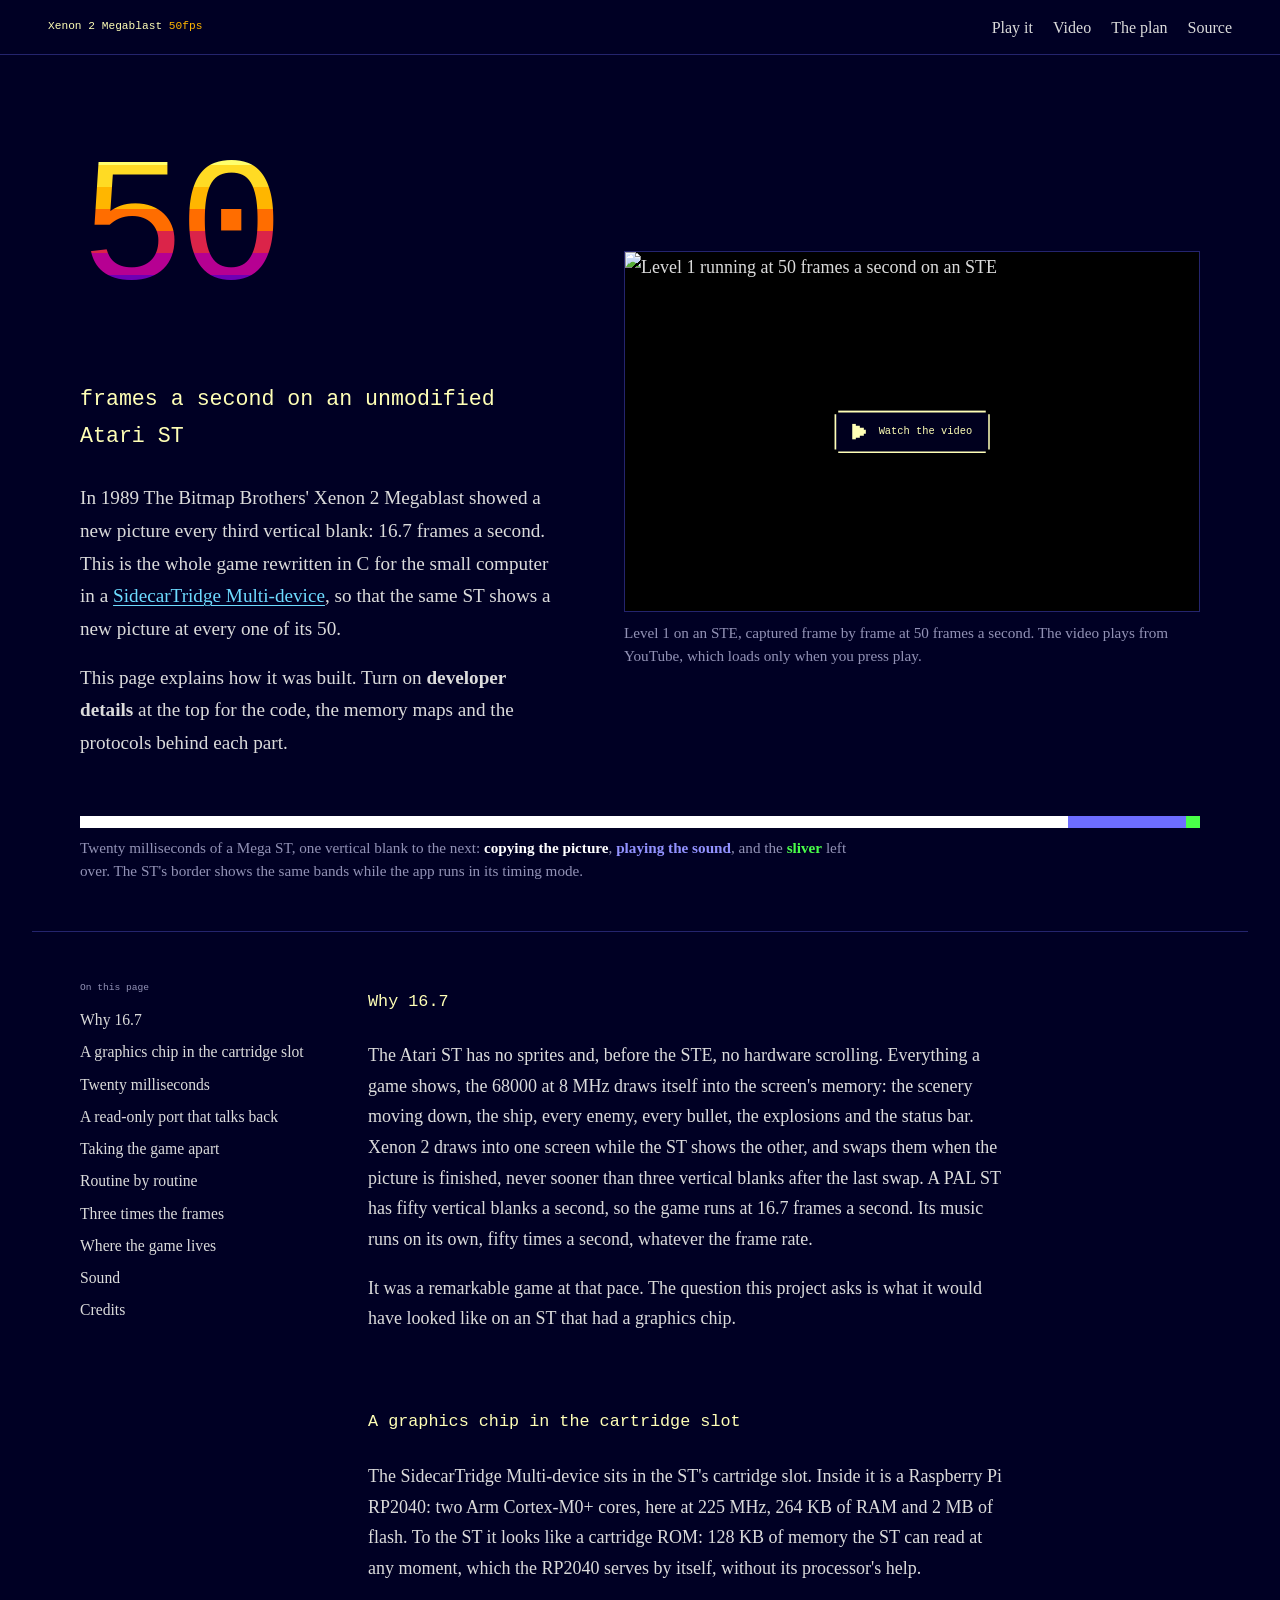
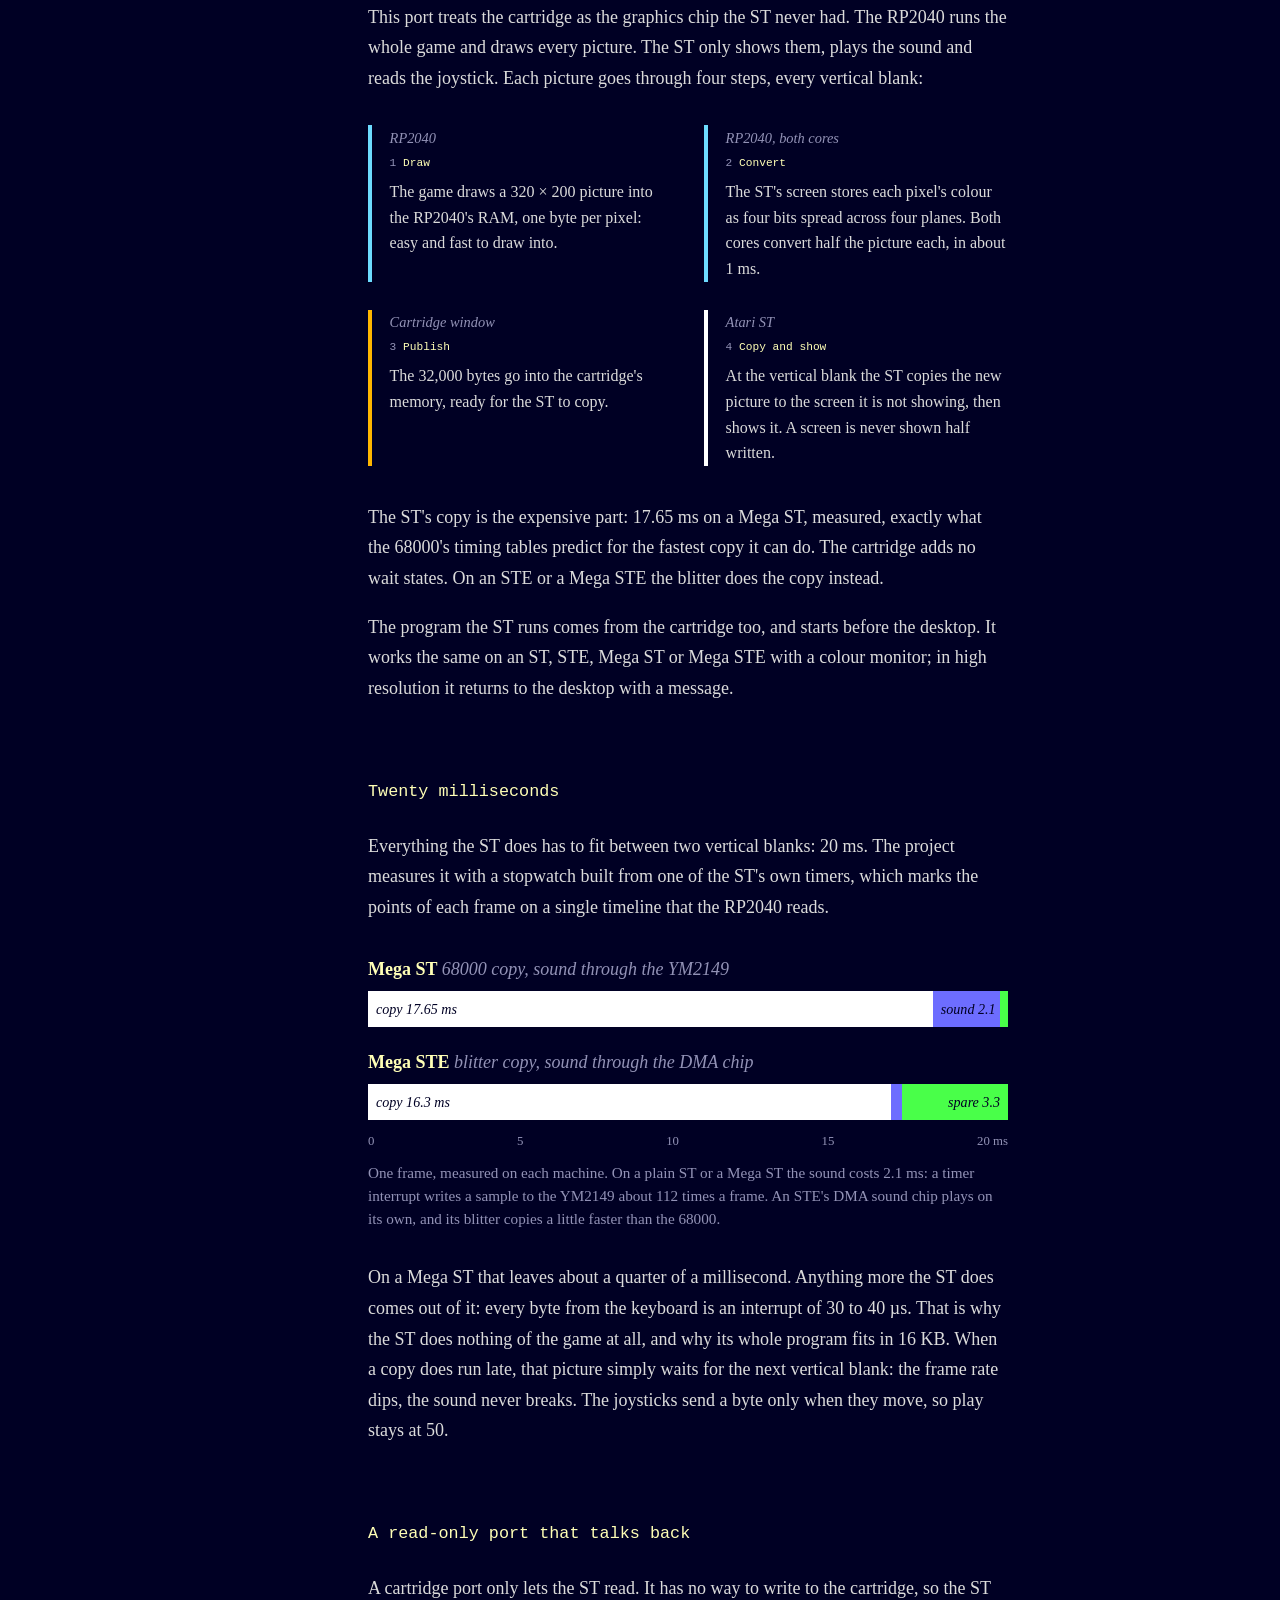
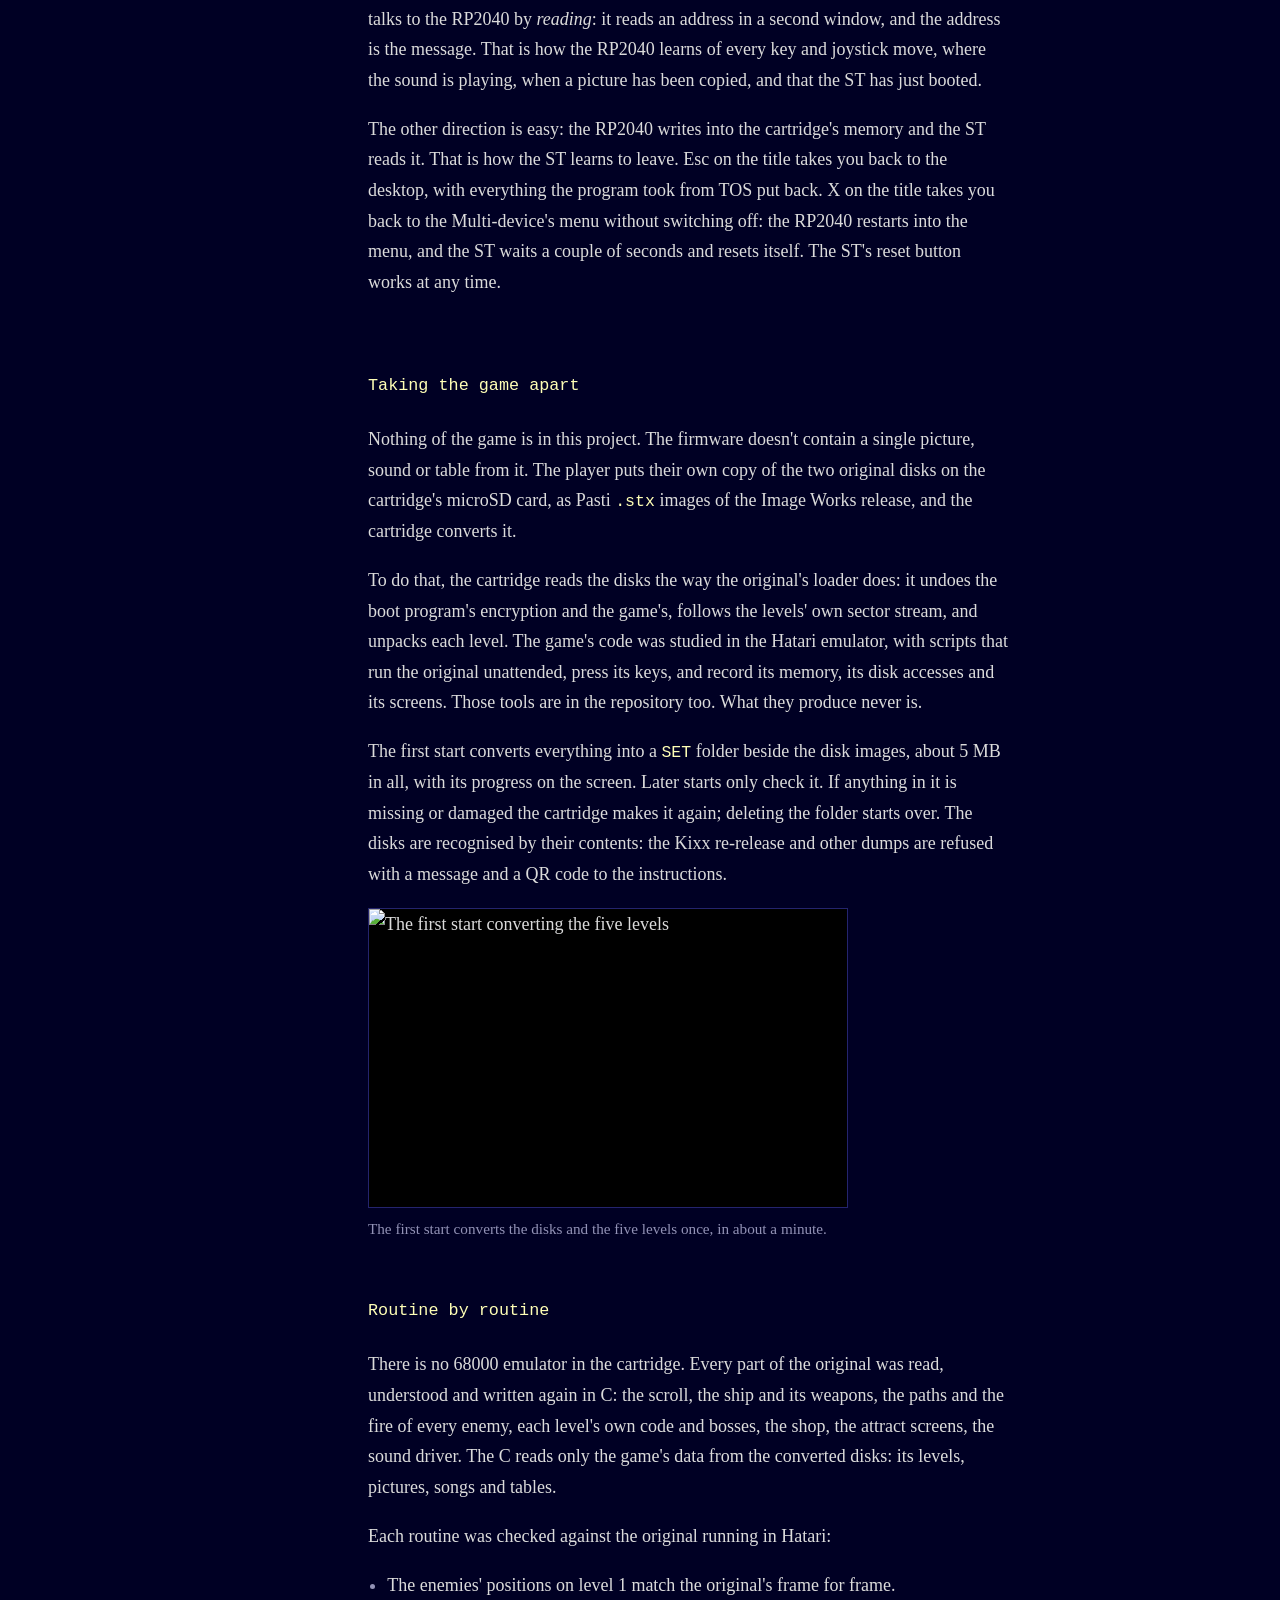
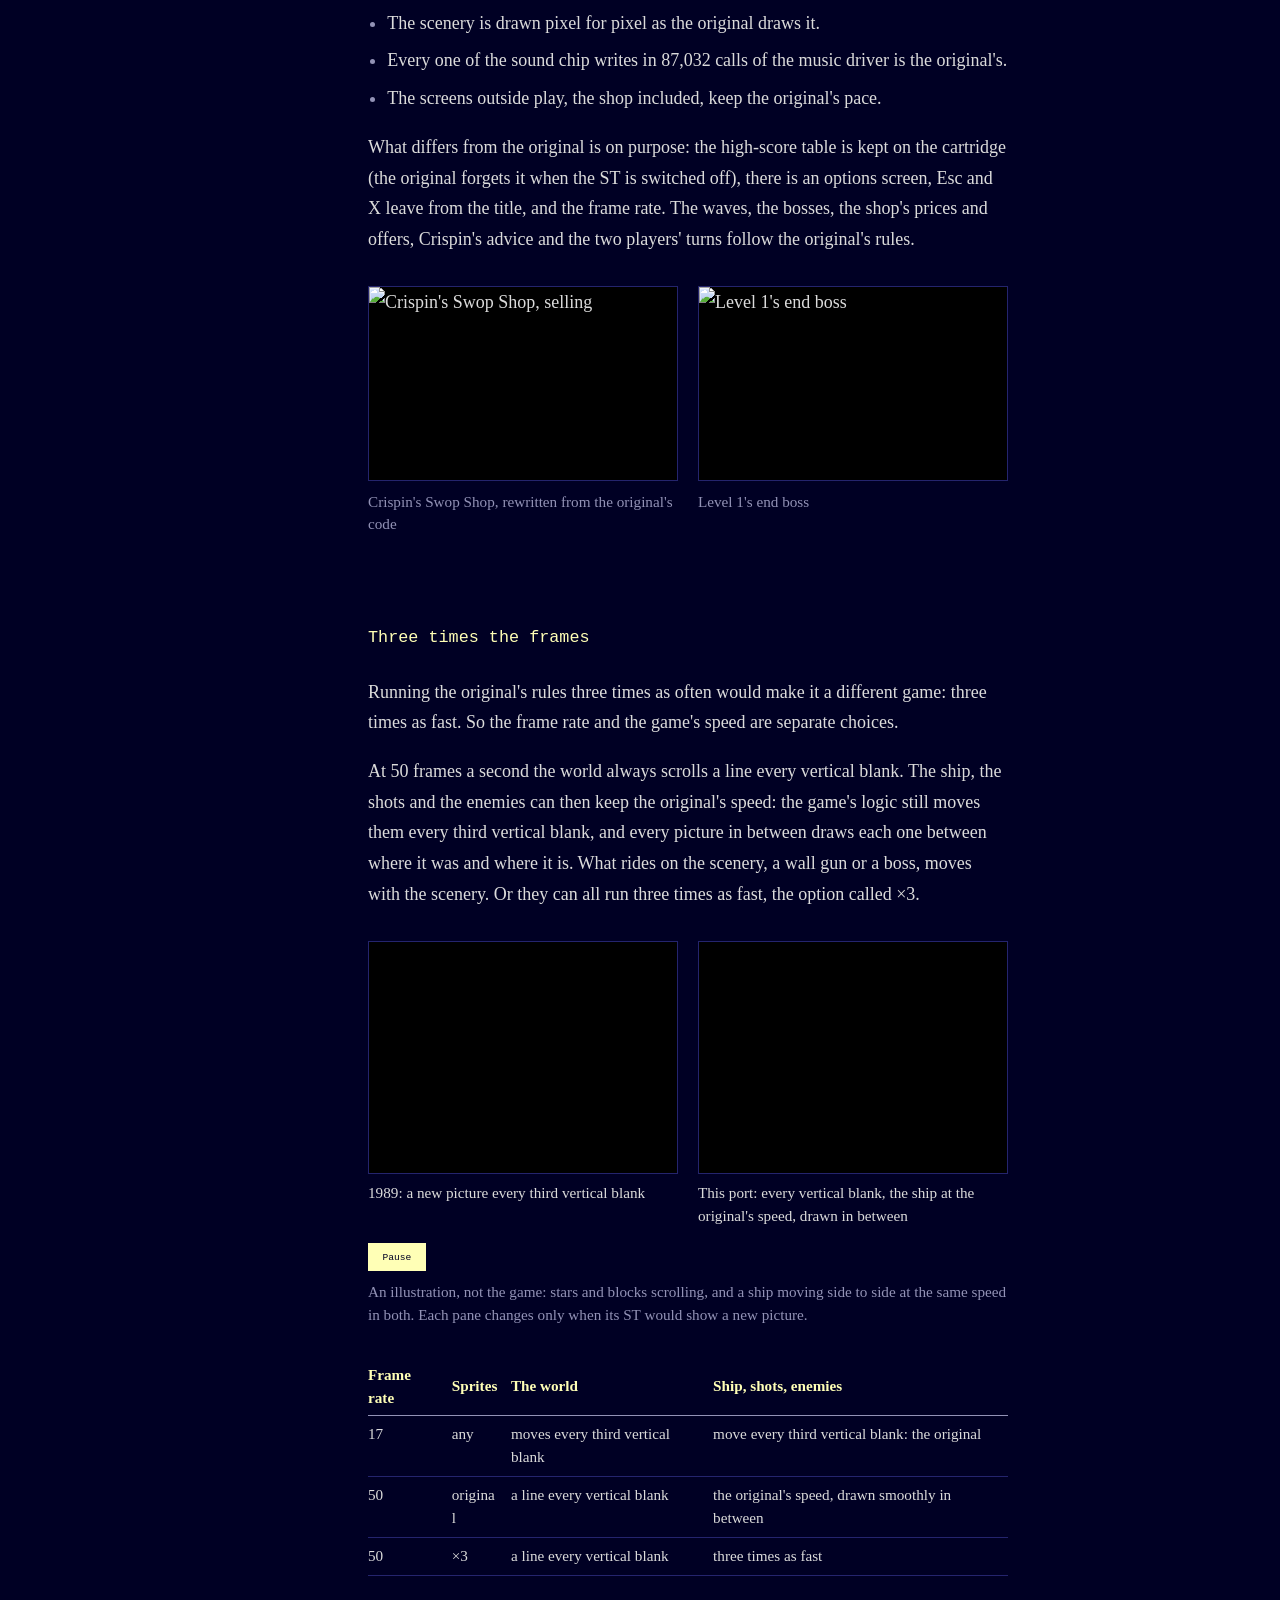
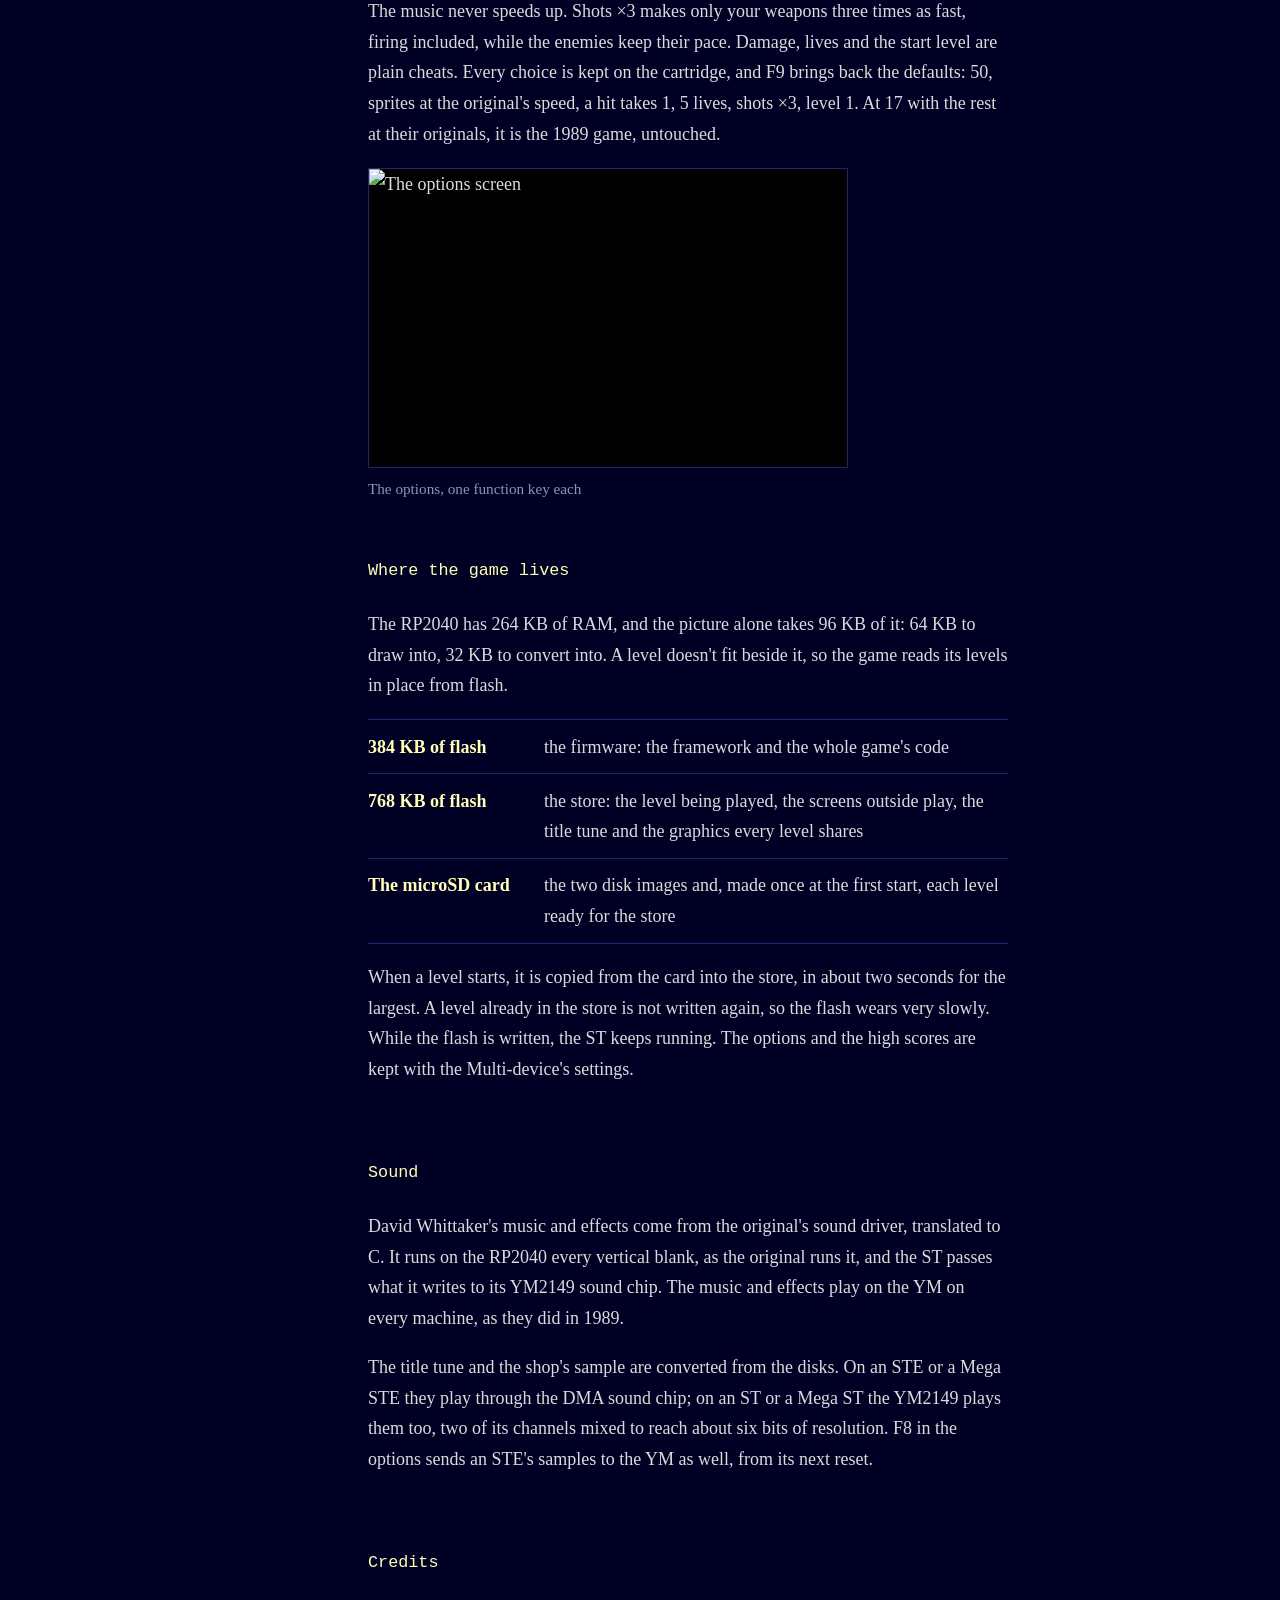
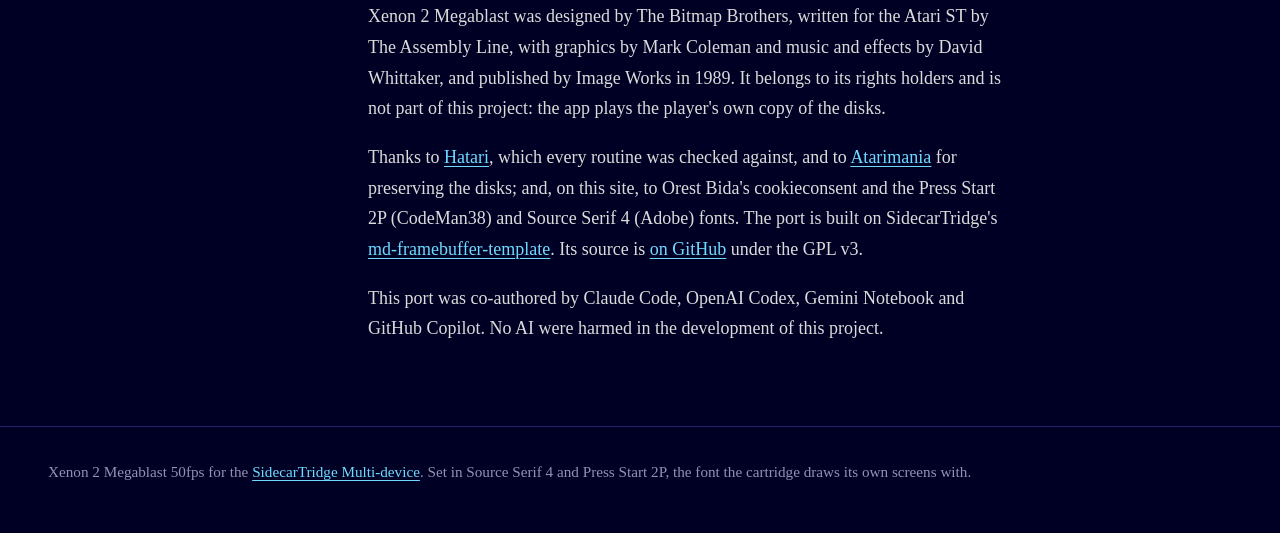
==== commit dfd42107: "Site: the credits thank the site's cookie banner and fonts, and name the port's co-authors The co-au" ====
--- a/site/index.html
+++ b/site/index.html
@@ -629,11 +629,14 @@
 published by Image Works in 1989. It belongs to its rights holders and is not part of this
 project: the app plays the player's own copy of the disks.</p>
 <p>Thanks to <a href="https://www.hatari-emu.org">Hatari</a>, which every routine was checked
-against, and to <a href="https://www.atarimania.com">Atarimania</a> for preserving the disks. The
-port is built on SidecarTridge's
+against, and to <a href="https://www.atarimania.com">Atarimania</a> for preserving the disks;
+and, on this site, to Orest Bida's cookieconsent and the Press Start 2P (CodeMan38) and Source
+Serif 4 (Adobe) fonts. The port is built on SidecarTridge's
 <a href="https://github.com/sidecartridge/md-framebuffer-template">md-framebuffer-template</a>.
 Its source is <a href="https://github.com/sidecartridge/md-xenon-2">on GitHub</a> under the
 GPL v3.</p>
+<p>This port was co-authored by Claude Code, OpenAI Codex, Gemini Notebook and GitHub Copilot.
+No AI were harmed in the development of this project.</p>
 </section>
 
 </main>
